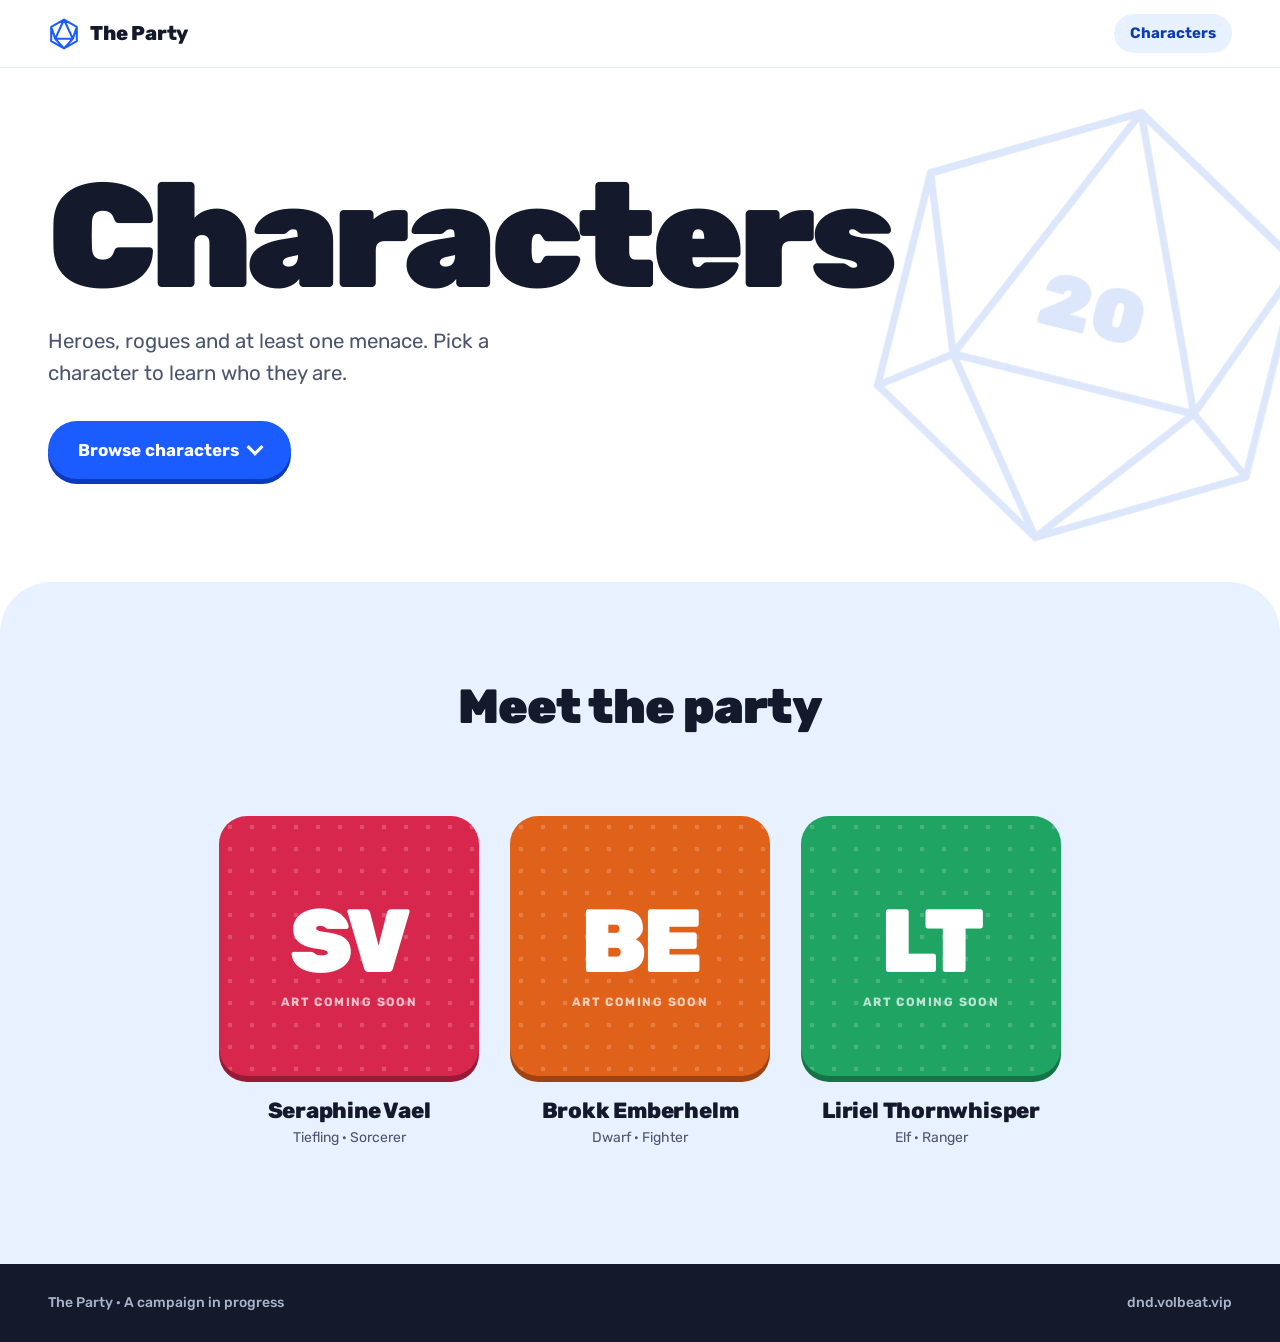
==== index.html @ 86b9f949 "Add character gallery site Co-Authored-By: Claude Opus 5.5 <noreply@anthropic.com> Claude-Session: h" ====
<!doctype html>
<html lang="en">
<head>
  <meta charset="utf-8">
  <meta name="viewport" content="width=device-width, initial-scale=1">
  <title>Characters</title>
  <meta name="description" content="Meet the characters of our D&D campaign.">
  <link rel="preconnect" href="https://fonts.googleapis.com">
  <link rel="preconnect" href="https://fonts.gstatic.com" crossorigin>
  <link href="https://fonts.googleapis.com/css2?family=Rubik:ital,wght@0,400;0,500;0,700;0,800;0,900;1,400&display=swap" rel="stylesheet">
  <link rel="stylesheet" href="css/style.css">
</head>
<body>
  <header class="topbar">
    <a href="#" class="logo" id="logo">
      <svg class="logo-die" viewBox="0 0 40 40" aria-hidden="true"><path d="M20 2 36 11v18L20 38 4 29V11Z M20 2 9 26h22Z M4 11l5 15M36 11l-5 15M9 26l11 12 11-12" fill="none" stroke="currentColor" stroke-width="2.6" stroke-linejoin="round"/></svg>
      <span id="logo-text"></span>
    </a>
    <nav class="topnav">
      <a href="#" class="is-active">Characters</a>
    </nav>
  </header>

  <main>
    <!-- Hero -->
    <section class="hero">
      <div class="hero-inner">
        <h1 class="hero-title">Characters</h1>
        <p class="hero-intro" id="intro"></p>
        <a class="btn" href="#browse" id="browse-btn">Browse characters</a>
      </div>
      <svg class="hero-art" viewBox="0 0 400 400" aria-hidden="true">
        <g fill="none" stroke="currentColor" stroke-width="6" stroke-linejoin="round" stroke-linecap="round">
          <path d="M200 20 356 110v180L200 380 44 290V110Z"/>
          <path d="M200 20 98 250h204Z"/>
          <path d="M44 110l54 140M356 110l-54 140M98 250l102 130 102-130M44 290l54-40M356 290l-54-40"/>
          <path d="M200 20 44 110M200 20l156 90"/>
        </g>
        <text x="200" y="208" text-anchor="middle" font-family="Rubik, sans-serif" font-weight="900" font-size="62" fill="currentColor">20</text>
      </svg>
    </section>

    <!-- Character browser -->
    <section class="browse" id="browse" aria-labelledby="browse-heading">
      <h2 class="browse-heading" id="browse-heading">Meet the party</h2>
      <ul class="cards" id="cards"></ul>
    </section>
  </main>

  <footer class="footer">
    <span id="footer-title"></span>
    <span>dnd.volbeat.vip</span>
  </footer>

  <!-- Character detail (opens over the page) -->
  <div class="detail" id="detail" role="dialog" aria-modal="true" aria-labelledby="d-name" hidden>
    <div class="detail-bg" id="detail-bg" aria-hidden="true">
      <div class="detail-scene" id="detail-scene"></div>
      <div class="detail-word" id="detail-word"></div>
    </div>
    <button class="round-btn close-btn" id="close-btn" aria-label="Close">
      <svg viewBox="0 0 24 24" aria-hidden="true"><path d="M6 6l12 12M18 6 6 18" stroke="currentColor" stroke-width="3" stroke-linecap="round"/></svg>
    </button>
    <div class="detail-scroll" id="detail-scroll">
      <div class="detail-grid">
        <div class="detail-text" id="detail-text"></div>
        <div class="detail-figure"><div class="figure-holder" id="figure"></div></div>
      </div>
    </div>
    <nav class="detail-nav" aria-label="Other characters">
      <a class="nav-arrow prev" id="prev"><span class="round-btn"><svg viewBox="0 0 24 24" aria-hidden="true"><path d="M15 5l-7 7 7 7" fill="none" stroke="currentColor" stroke-width="3" stroke-linecap="round" stroke-linejoin="round"/></svg></span><span class="nav-label"><small>Previous</small><b></b></span></a>
      <a class="nav-arrow next" id="next"><span class="nav-label"><small>Next</small><b></b></span><span class="round-btn"><svg viewBox="0 0 24 24" aria-hidden="true"><path d="M9 5l7 7-7 7" fill="none" stroke="currentColor" stroke-width="3" stroke-linecap="round" stroke-linejoin="round"/></svg></span></a>
    </nav>
  </div>

  <script src="js/characters.js"></script>
  <script src="js/app.js"></script>
</body>
</html>
---- css/style.css ----
/* ------------------------------------------------------------
   Characters — stylesheet
   Site colours and type are set here. Each character's own
   colour comes from js/characters.js.
   ------------------------------------------------------------ */
:root {
  --brand: #1a5cff;          /* site accent: buttons, header details */
  --brand-dark: #0b3bb8;
  --ink: #141a2b;            /* main text */
  --ink-2: #4b5470;
  --sky: #e8f1ff;            /* browse section background */
  --white: #ffffff;
  --c: #1a5cff;              /* current character colour (set by app.js) */
  --on-c: #ffffff;           /* text colour on top of it (set by app.js) */

  --font: "Rubik", "Arial Rounded MT Bold", "Helvetica Neue", Arial, sans-serif;
  --spring: cubic-bezier(.34, 1.56, .64, 1);
  --ease: cubic-bezier(.22, 1, .36, 1);
  --gutter: clamp(16px, 4vw, 48px);
}

* { box-sizing: border-box; }
html { scroll-behavior: smooth; -webkit-text-size-adjust: 100%; }
body {
  margin: 0; background: var(--white); color: var(--ink);
  font-family: var(--font); font-size: 17px; line-height: 1.55;
  -webkit-font-smoothing: antialiased;
}
body.is-locked { overflow: hidden; }
a { color: inherit; text-decoration: none; }
img { display: block; max-width: 100%; }
button { font: inherit; color: inherit; }
[hidden] { display: none !important; }

/* ---------- Top bar ---------- */
.topbar {
  position: sticky; top: 0; z-index: 20;
  display: flex; align-items: center; justify-content: space-between;
  height: 68px; padding: 0 var(--gutter);
  background: var(--white); border-bottom: 1px solid #e3e8f2;
}
.logo { display: inline-flex; align-items: center; gap: 10px; font-weight: 800; font-size: 20px; letter-spacing: -.01em; }
.logo-die { width: 32px; height: 32px; color: var(--brand); transition: transform .6s var(--spring); }
.logo:hover .logo-die { transform: rotate(72deg); }
.topnav { display: flex; gap: 6px; }
.topnav a { font-weight: 700; font-size: 15px; padding: 8px 16px; border-radius: 999px; }
.topnav a.is-active { background: var(--sky); color: var(--brand-dark); }

/* ---------- Hero ---------- */
.hero {
  position: relative; overflow: hidden;
  padding: clamp(48px, 8vw, 104px) var(--gutter) clamp(56px, 8vw, 110px);
  display: flex; align-items: center;
}
.hero-inner { position: relative; z-index: 1; max-width: 640px; }
.hero-title {
  margin: 0; font-weight: 900; letter-spacing: -.035em; line-height: .9;
  font-size: clamp(64px, 12vw, 148px); color: var(--ink);
  animation: pop-up .8s var(--spring) both;
}
.hero-intro { margin: 22px 0 32px; font-size: clamp(18px, 1.6vw, 21px); color: var(--ink-2); max-width: 520px; animation: pop-up .8s .08s var(--spring) both; }
.btn {
  display: inline-flex; align-items: center; gap: 10px;
  padding: 16px 30px; border-radius: 999px;
  background: var(--brand); color: var(--white); font-weight: 700; font-size: 17px;
  box-shadow: 0 5px 0 var(--brand-dark);
  transition: transform .15s ease, box-shadow .15s ease, background .2s;
  animation: pop-up .8s .16s var(--spring) both;
}
.btn::after { content: ""; width: 9px; height: 9px; border: solid currentColor; border-width: 0 3px 3px 0; transform: rotate(45deg) translate(-2px, -2px); }
.btn:hover { transform: translateY(-2px); box-shadow: 0 7px 0 var(--brand-dark); }
.btn:active { transform: translateY(4px); box-shadow: 0 1px 0 var(--brand-dark); }
.hero-art {
  position: absolute; right: clamp(-120px, -4vw, 0px); top: 50%;
  width: clamp(280px, 38vw, 520px); height: auto; color: #dce7fb;
  transform: translateY(-50%) rotate(14deg);
  animation: die-in 1.1s .1s var(--spring) both;
}
@keyframes die-in { from { opacity: 0; transform: translateY(-50%) rotate(-40deg) scale(.6); } to { opacity: 1; transform: translateY(-50%) rotate(14deg); } }

/* ---------- Browse ---------- */
.browse {
  background: var(--sky);
  padding: clamp(48px, 7vw, 88px) var(--gutter) clamp(72px, 9vw, 120px);
  border-radius: clamp(28px, 4vw, 56px) clamp(28px, 4vw, 56px) 0 0;
  scroll-margin-top: 68px;
}
.browse-heading { margin: 0 0 clamp(48px, 6vw, 72px); font-weight: 900; font-size: clamp(32px, 4vw, 48px); letter-spacing: -.02em; text-align: center; }
.cards {
  list-style: none; margin: 0 auto; padding: 0; max-width: 1240px;
  display: grid; grid-template-columns: repeat(auto-fit, minmax(220px, 260px)); justify-content: center;
  gap: clamp(56px, 6vw, 80px) clamp(18px, 2.4vw, 32px);
}
.cards > li { animation: pop-up .7s var(--spring) both; animation-delay: calc(var(--i) * 70ms + 150ms); }

.card { display: block; text-align: center; outline: none; }
.card-box {
  position: relative; display: block; aspect-ratio: 1 / 1;
  border-radius: 28px; background: var(--c);
  box-shadow: 0 6px 0 color-mix(in srgb, var(--c) 70%, #000);
  transition: transform .4s var(--spring), box-shadow .4s var(--spring);
}
/* dot pattern clipped to the card; the character is allowed to burst out of the top */
.card-box::before {
  content: ""; position: absolute; inset: 0; border-radius: inherit; pointer-events: none;
  background-image: radial-gradient(color-mix(in srgb, var(--on-c) 18%, transparent) 2.2px, transparent 2.6px);
  background-size: 22px 22px;
}
.card-figure {
  position: absolute; left: 0; right: 0; bottom: 0; top: -22%;
  display: flex; justify-content: center; align-items: flex-end;
  clip-path: inset(-60% 0 0 0 round 0 0 28px 28px);   /* clipped at sides & bottom, free at the top */
  transform-origin: 50% 100%;
  transition: transform .45s var(--spring);
}
.card-figure img { height: 100%; width: auto; max-width: none; object-fit: contain; object-position: bottom; }
.card-name { display: block; margin-top: 22px; font-weight: 800; font-size: 22px; line-height: 1.15; letter-spacing: -.01em; transition: color .2s; }
.card-sub { display: block; margin-top: 4px; font-size: 14px; color: var(--ink-2); }

.card:hover .card-box, .card:focus-visible .card-box { transform: translateY(-8px); box-shadow: 0 14px 0 color-mix(in srgb, var(--c) 70%, #000); }
.card:hover .card-figure, .card:focus-visible .card-figure { animation: hop .6s var(--spring) both; }
.card:hover .card-name, .card:focus-visible .card-name { color: color-mix(in srgb, var(--c) 80%, #000); }
.card:focus-visible .card-box { outline: 4px solid var(--brand); outline-offset: 6px; }
.card:active .card-box { transform: translateY(0) scale(.97); box-shadow: 0 3px 0 color-mix(in srgb, var(--c) 70%, #000); transition-duration: .1s; }

@keyframes hop {
  0%   { transform: none; }
  35%  { transform: translateY(-7%) scale(1.05, .97); }
  60%  { transform: translateY(-4%) scale(1.04, 1.04) rotate(-1.5deg); }
  100% { transform: translateY(-4%) scale(1.06) rotate(0); }
}

/* stand-in until artwork is added */
.ph {
  position: absolute; inset: 22% 0 0; display: flex; flex-direction: column; align-items: center; justify-content: center;
  color: var(--on-c); font-weight: 900; letter-spacing: -.04em; line-height: 1;
  font-size: clamp(64px, 7vw, 96px);
}
.ph small { margin-top: 10px; font-size: 12px; font-weight: 700; letter-spacing: .12em; text-transform: uppercase; opacity: .7; }

/* ---------- Footer ---------- */
.footer {
  display: flex; justify-content: space-between; gap: 12px; flex-wrap: wrap;
  padding: 28px var(--gutter); background: var(--ink); color: #aab3cc; font-size: 14px; font-weight: 500;
}

/* ============================================================
   Character detail
   ============================================================ */
.detail { position: fixed; inset: 0; z-index: 50; color: var(--on-c); }
.detail-bg {
  position: absolute; inset: 0; overflow: hidden;
  background-color: var(--c);
  background-image: radial-gradient(color-mix(in srgb, var(--on-c) 14%, transparent) 2.4px, transparent 2.8px);
  background-size: 26px 26px;
  transition: background-color .5s ease;
}
.detail-scene { position: absolute; inset: 0; background-size: cover; background-position: center; opacity: 0; transition: opacity .6s; }
.detail-scene.has-img { opacity: 1; }
.detail-scene.has-img::after { content: ""; position: absolute; inset: 0; background: linear-gradient(90deg, var(--c) 0%, color-mix(in srgb, var(--c) 85%, transparent) 38%, transparent 70%); }
.detail-word {
  position: absolute; right: -2vw; bottom: -4vw; white-space: nowrap;
  font-weight: 900; font-size: clamp(140px, 22vw, 360px); line-height: .8; letter-spacing: -.05em;
  color: color-mix(in srgb, var(--on-c) 9%, transparent);
  pointer-events: none; user-select: none;
}

.detail-scroll { position: absolute; inset: 0; overflow-y: auto; overscroll-behavior: contain; }
.detail-grid {
  display: grid; grid-template-columns: minmax(0, 1fr) minmax(0, 1fr);
  min-height: 100%; max-width: 1440px; margin: 0 auto;
  padding: 0 clamp(16px, 7vw, 120px);
}
.detail-text { position: relative; z-index: 2; padding: clamp(84px, 9vw, 120px) 0 150px; max-width: 600px; }
.detail-figure { position: relative; }
.figure-holder {
  position: sticky; top: 0; height: 100vh;
  display: flex; align-items: flex-end; justify-content: center;
  padding-top: 60px; pointer-events: none;
}
.figure-holder img { max-height: 100%; width: auto; max-width: 112%; object-fit: contain; object-position: bottom; filter: drop-shadow(0 18px 30px rgba(0,0,0,.25)); transform-origin: 50% 100%; }
.figure-holder .ph { position: static; inset: auto; height: 100%; font-size: clamp(160px, 20vw, 300px); padding-bottom: 12vh; }
.figure-holder .ph small { font-size: 14px; }

/* round buttons */
.round-btn {
  display: inline-grid; place-items: center; flex: none;
  width: 56px; height: 56px; border-radius: 50%; border: 0; cursor: pointer;
  background: var(--white); color: var(--ink);
  box-shadow: 0 4px 0 rgba(0,0,0,.18);
  transition: transform .3s var(--spring), box-shadow .2s;
}
.round-btn svg { width: 24px; height: 24px; }
.close-btn { position: absolute; z-index: 5; top: 20px; right: 20px; }
.close-btn:hover { transform: rotate(90deg) scale(1.06); }
.round-btn:focus:not(:focus-visible), .nav-arrow:focus:not(:focus-visible) { outline: none; }
.round-btn:focus-visible, .nav-arrow:focus-visible .round-btn { outline: 3px solid var(--on-c); outline-offset: 3px; }
.round-btn:active { transform: translateY(3px); box-shadow: 0 1px 0 rgba(0,0,0,.18); }

.detail-nav {
  position: absolute; z-index: 5; left: 0; right: 0; top: 50%;
  display: flex; justify-content: space-between; align-items: center;
  padding: 0 20px; pointer-events: none; transform: translateY(-50%);
}
.nav-arrow { position: relative; display: inline-flex; align-items: center; pointer-events: auto; cursor: pointer; }
.nav-label {
  position: absolute; top: calc(100% + 10px); white-space: nowrap;
  display: flex; flex-direction: column; line-height: 1.15; padding: 8px 14px; border-radius: 14px;
  background: var(--ink); color: var(--white);
  opacity: 0; transform: translateY(-6px); transition: opacity .2s, transform .3s var(--spring); pointer-events: none;
}
.nav-arrow.prev .nav-label { left: 0; }
.nav-arrow.next .nav-label { right: 0; }
.nav-arrow:hover .nav-label, .nav-arrow:focus-visible .nav-label { opacity: 1; transform: none; }
.nav-arrow.next .nav-label { text-align: right; }
.nav-label small { font-size: 12px; font-weight: 700; letter-spacing: .1em; text-transform: uppercase; opacity: .75; }
.nav-label b { font-weight: 800; font-size: 17px; }
.nav-arrow:hover .round-btn { transform: scale(1.1); }
.nav-arrow.prev:hover .round-btn { transform: translateX(-4px) scale(1.08); }
.nav-arrow.next:hover .round-btn { transform: translateX(4px) scale(1.08); }

/* text */
.d-player { display: inline-block; margin: 0 0 18px; padding: 6px 14px; border-radius: 999px; font-size: 13px; font-weight: 700; letter-spacing: .08em; text-transform: uppercase; background: color-mix(in srgb, var(--on-c) 16%, transparent); }
.d-name { margin: 0; font-weight: 900; font-size: clamp(44px, 7vw, 108px); overflow-wrap: anywhere; hyphens: auto; line-height: .9; letter-spacing: -.04em; }
.d-epithet { margin: 14px 0 0; font-size: clamp(20px, 2vw, 26px); font-weight: 500; opacity: .9; }
.d-chips { list-style: none; margin: 24px 0 0; padding: 0; display: flex; flex-wrap: wrap; gap: 8px; }
.d-chips li { padding: 8px 16px; border-radius: 999px; background: var(--white); color: color-mix(in srgb, var(--c) 75%, #000); font-weight: 700; font-size: 15px; }
.d-quote { margin: 30px 0 0; font-size: clamp(22px, 2.2vw, 28px); font-weight: 700; line-height: 1.25; letter-spacing: -.01em; }
.d-bio { margin-top: 22px; }
.d-bio p { margin: 0 0 1em; font-size: 18px; line-height: 1.65; }

.panel {
  margin-top: 28px; padding: 26px 26px 28px; border-radius: 24px;
  background: var(--white); color: var(--ink);
  box-shadow: 0 6px 0 rgba(0,0,0,.14);
}
.panel h3 { margin: 0 0 14px; font-weight: 800; font-size: 20px; letter-spacing: -.01em; color: color-mix(in srgb, var(--c) 70%, #000); }
.panel h3:not(:first-child) { margin-top: 28px; }
.facts { margin: 0; display: grid; grid-template-columns: repeat(2, minmax(0, 1fr)); gap: 8px; }
.facts div { padding: 10px 14px; border-radius: 14px; background: color-mix(in srgb, var(--c) 9%, #fff); }
.facts dt { font-size: 12px; font-weight: 700; letter-spacing: .06em; text-transform: uppercase; color: var(--ink-2); }
.facts dd { margin: 2px 0 0; font-weight: 700; font-size: 16px; line-height: 1.3; }
.stats { list-style: none; margin: 0; padding: 0; display: grid; grid-template-columns: repeat(6, minmax(0, 1fr)); gap: 8px; }
.stats li { text-align: center; padding: 10px 2px; border-radius: 16px; background: color-mix(in srgb, var(--c) 9%, #fff); }
.stats li.is-high { background: var(--c); color: var(--on-c); }
.stats .ab { display: block; font-size: 12px; font-weight: 800; letter-spacing: .08em; opacity: .7; }
.stats .score { display: block; font-size: 28px; font-weight: 900; line-height: 1.15; }
.stats .mod { display: block; font-size: 13px; font-weight: 700; opacity: .75; }
.traits { list-style: none; margin: 0; padding: 0; display: flex; flex-wrap: wrap; gap: 8px; }
.traits li { padding: 8px 14px; border-radius: 999px; border: 2px solid color-mix(in srgb, var(--c) 30%, #fff); font-weight: 500; font-size: 15px; }
.panel p { margin: 0; }

/* ---------- Opening & switching animations ---------- */
.detail.is-open .detail-bg { animation: bg-in .55s var(--ease) both; }
.detail.is-open .detail-text > * { animation: slide-in .6s var(--ease) both; animation-delay: calc(min(var(--d, 0), 8) * 55ms + 120ms); }
.detail.is-open .detail-word { animation: word-in 1s .2s var(--ease) both; }
.detail.is-open .figure-holder > * { animation: char-in .9s .55s var(--spring) both; }
.detail.is-open .close-btn, .detail.is-open .detail-nav { animation: fade-in .4s .5s both; }
.detail.is-swapping .detail-text > *, .detail.is-swapping .figure-holder > *, .detail.is-swapping .detail-word { animation: swap-out .25s ease-in both; }

@keyframes pop-up { from { opacity: 0; transform: translateY(24px) scale(.96); } to { opacity: 1; transform: none; } }
@keyframes bg-in { from { clip-path: circle(0% at var(--ox, 50%) var(--oy, 50%)); } to { clip-path: circle(150% at var(--ox, 50%) var(--oy, 50%)); } }
@keyframes slide-in { from { opacity: 0; transform: translateX(-28px); } to { opacity: 1; transform: none; } }
@keyframes word-in { from { opacity: 0; transform: translateX(10%); } to { opacity: 1; transform: none; } }
@keyframes char-in {
  0%   { opacity: 0; transform: translateY(18%) scale(.85); }
  60%  { opacity: 1; transform: translateY(-2%) scale(1.03, .98); }
  100% { opacity: 1; transform: none; }
}
@keyframes fade-in { from { opacity: 0; } to { opacity: 1; } }
@keyframes swap-out { to { opacity: 0; transform: translateY(14px); } }

/* ---------- Tablet & phone ---------- */
@media (max-width: 900px) {
  .detail-grid { grid-template-columns: 1fr; padding: 0; }
  .detail-figure { order: -1; }
  .figure-holder { position: relative; height: 62vh; min-height: 380px; padding-top: 70px; }
  .figure-holder .ph { padding-bottom: 6vh; }
  .detail-text { padding: 28px var(--gutter) 110px; max-width: none; }
  .detail-word { bottom: auto; top: 30vh; }
  .facts { grid-template-columns: 1fr 1fr; }
  .stats { grid-template-columns: repeat(3, minmax(0, 1fr)); }
}
@media (max-width: 600px) {
  .hero-art { opacity: .55; right: -110px; }
  .cards { grid-template-columns: repeat(2, minmax(0, 1fr)); gap: 52px 14px; }
  .card-box { border-radius: 22px; }
  .card-name { font-size: 18px; margin-top: 16px; }
  .card-sub { font-size: 13px; }
  .ph { font-size: 54px; }
  .facts { grid-template-columns: 1fr; }
  .round-btn { width: 48px; height: 48px; }
  .close-btn { top: 12px; right: 12px; }
  .detail-nav { top: auto; bottom: 0; transform: none; padding: 40px 12px 12px; background: linear-gradient(transparent, var(--c) 60%); }
  .nav-label { display: none; }
  .detail-word { display: none; }
}

@media (prefers-reduced-motion: reduce) {
  *, *::before, *::after { animation-duration: .01ms !important; animation-delay: 0ms !important; transition-duration: .01ms !important; }
}
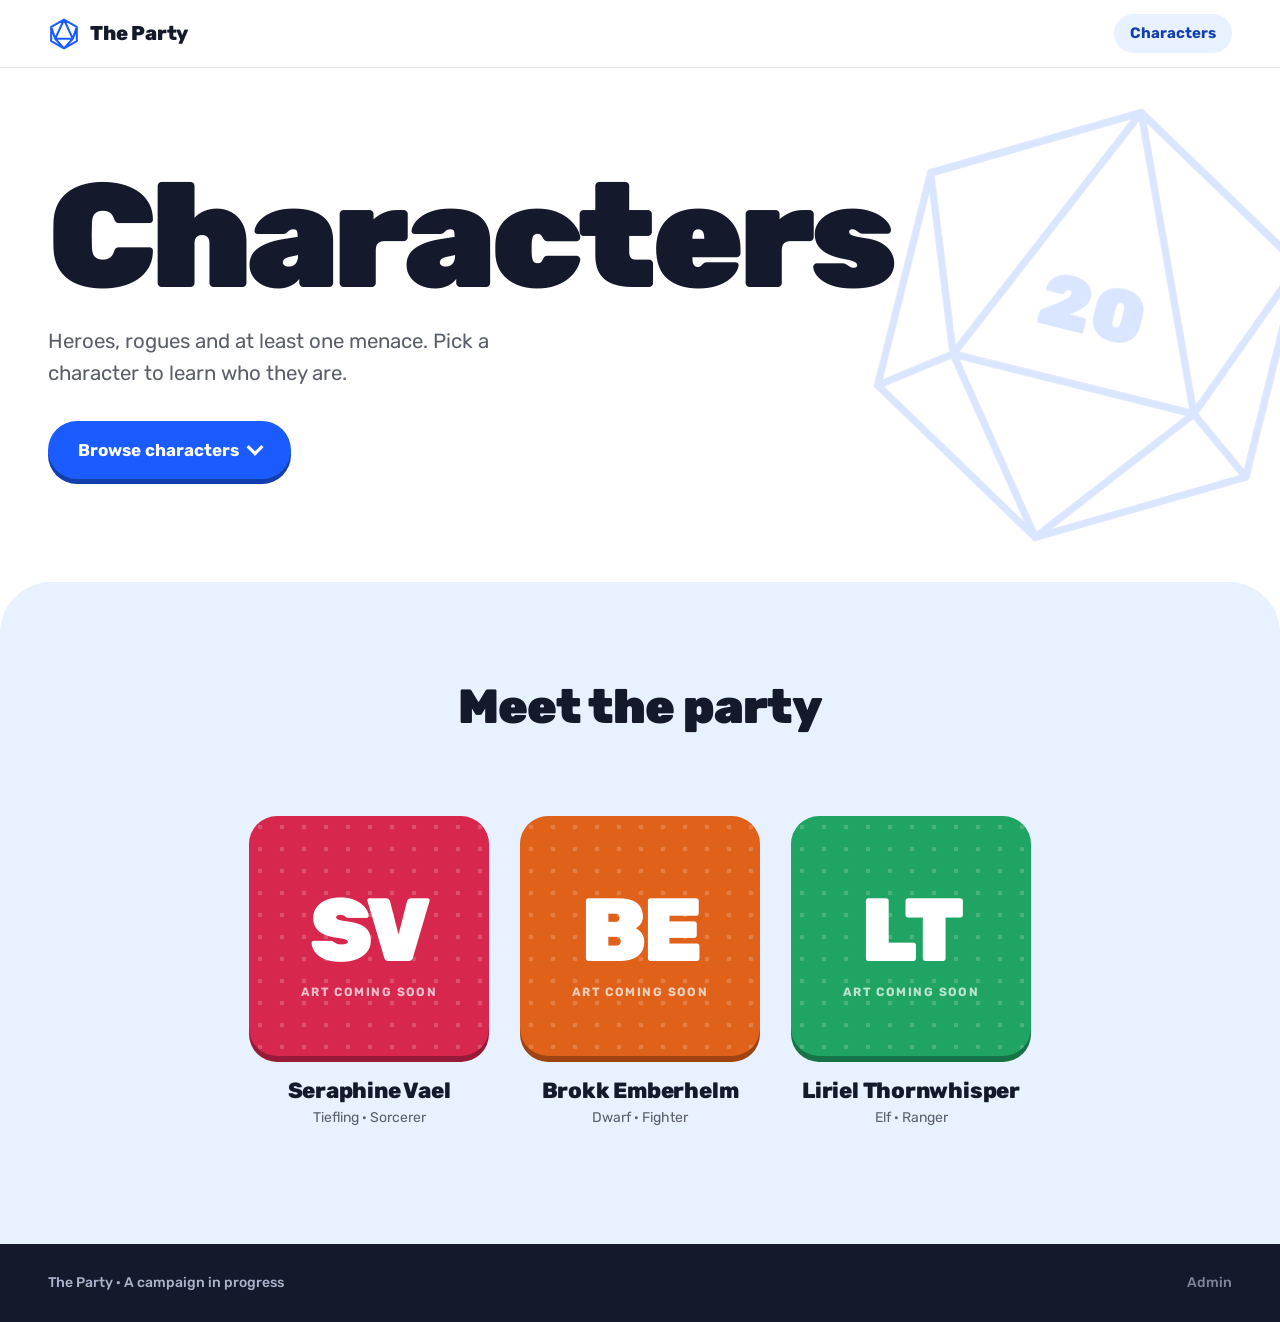
==== commit bfc15f4c: "Add admin mode: character editor, image uploads, D&D Beyond import, site style settings Content now " ====
--- a/index.html
+++ b/index.html
@@ -7,7 +7,7 @@
   <meta name="description" content="Meet the characters of our D&D campaign.">
   <link rel="preconnect" href="https://fonts.googleapis.com">
   <link rel="preconnect" href="https://fonts.gstatic.com" crossorigin>
-  <link href="https://fonts.googleapis.com/css2?family=Rubik:ital,wght@0,400;0,500;0,700;0,800;0,900;1,400&display=swap" rel="stylesheet">
+  <link id="font-link" href="https://fonts.googleapis.com/css2?family=Rubik:ital,wght@0,400;0,500;0,700;0,800;0,900;1,400&display=swap" rel="stylesheet">
   <link rel="stylesheet" href="css/style.css">
 </head>
 <body>
@@ -23,9 +23,9 @@
 
   <main>
     <!-- Hero -->
-    <section class="hero">
+    <section class="hero" id="hero">
       <div class="hero-inner">
-        <h1 class="hero-title">Characters</h1>
+        <h1 class="hero-title" id="hero-title">Characters</h1>
         <p class="hero-intro" id="intro"></p>
         <a class="btn" href="#browse" id="browse-btn">Browse characters</a>
       </div>
@@ -49,7 +49,7 @@
 
   <footer class="footer">
     <span id="footer-title"></span>
-    <span>dnd.volbeat.vip</span>
+    <a href="admin.html">Admin</a>
   </footer>
 
   <!-- Character detail (opens over the page) -->
@@ -73,7 +73,7 @@
     </nav>
   </div>
 
-  <script src="js/characters.js"></script>
+  <script src="js/shared.js"></script>
   <script src="js/app.js"></script>
 </body>
 </html>
--- a/css/style.css
+++ b/css/style.css
@@ -1,7 +1,7 @@
 /* ------------------------------------------------------------
    Characters — stylesheet
-   Site colours and type are set here. Each character's own
-   colour comes from js/characters.js.
+   Defaults live here. Admin mode (admin.html) overrides colours,
+   fonts, zoom and card style through data/site.json.
    ------------------------------------------------------------ */
 :root {
   --brand: #1a5cff;          /* site accent: buttons, header details */
@@ -10,10 +10,16 @@
   --ink-2: #4b5470;
   --sky: #e8f1ff;            /* browse section background */
   --white: #ffffff;
+  --page: #ffffff;           /* page background */
+  --card-size: 240px;        /* card width */
+  --card-radius: 28px;
+  --hero-image: none;
+  --browse-image: none;
   --c: #1a5cff;              /* current character colour (set by app.js) */
   --on-c: #ffffff;           /* text colour on top of it (set by app.js) */
 
   --font: "Rubik", "Arial Rounded MT Bold", "Helvetica Neue", Arial, sans-serif;
+  --font-head: var(--font);
   --spring: cubic-bezier(.34, 1.56, .64, 1);
   --ease: cubic-bezier(.22, 1, .36, 1);
   --gutter: clamp(16px, 4vw, 48px);
@@ -22,7 +28,7 @@
 * { box-sizing: border-box; }
 html { scroll-behavior: smooth; -webkit-text-size-adjust: 100%; }
 body {
-  margin: 0; background: var(--white); color: var(--ink);
+  margin: 0; background: var(--page); color: var(--ink);
   font-family: var(--font); font-size: 17px; line-height: 1.55;
   -webkit-font-smoothing: antialiased;
 }
@@ -37,9 +43,9 @@
   position: sticky; top: 0; z-index: 20;
   display: flex; align-items: center; justify-content: space-between;
   height: 68px; padding: 0 var(--gutter);
-  background: var(--white); border-bottom: 1px solid #e3e8f2;
-}
-.logo { display: inline-flex; align-items: center; gap: 10px; font-weight: 800; font-size: 20px; letter-spacing: -.01em; }
+  background: var(--page); border-bottom: 1px solid color-mix(in srgb, var(--ink) 10%, transparent);
+}
+.logo { display: inline-flex; align-items: center; gap: 10px; font-family: var(--font-head); font-weight: 800; font-size: 20px; letter-spacing: -.01em; }
 .logo-die { width: 32px; height: 32px; color: var(--brand); transition: transform .6s var(--spring); }
 .logo:hover .logo-die { transform: rotate(72deg); }
 .topnav { display: flex; gap: 6px; }
@@ -51,10 +57,12 @@
   position: relative; overflow: hidden;
   padding: clamp(48px, 8vw, 104px) var(--gutter) clamp(56px, 8vw, 110px);
   display: flex; align-items: center;
-}
+  background-image: var(--hero-image); background-size: cover; background-position: center;
+}
+.hero.has-image .hero-art { display: none; }
 .hero-inner { position: relative; z-index: 1; max-width: 640px; }
 .hero-title {
-  margin: 0; font-weight: 900; letter-spacing: -.035em; line-height: .9;
+  margin: 0; font-family: var(--font-head); font-weight: 900; letter-spacing: -.035em; line-height: .9;
   font-size: clamp(64px, 12vw, 148px); color: var(--ink);
   animation: pop-up .8s var(--spring) both;
 }
@@ -72,7 +80,7 @@
 .btn:active { transform: translateY(4px); box-shadow: 0 1px 0 var(--brand-dark); }
 .hero-art {
   position: absolute; right: clamp(-120px, -4vw, 0px); top: 50%;
-  width: clamp(280px, 38vw, 520px); height: auto; color: #dce7fb;
+  width: clamp(280px, 38vw, 520px); height: auto; color: color-mix(in srgb, var(--brand) 16%, var(--page));
   transform: translateY(-50%) rotate(14deg);
   animation: die-in 1.1s .1s var(--spring) both;
 }
@@ -80,15 +88,16 @@
 
 /* ---------- Browse ---------- */
 .browse {
-  background: var(--sky);
+  background-color: var(--sky);
+  background-image: var(--browse-image); background-size: cover; background-position: center; background-attachment: fixed;
   padding: clamp(48px, 7vw, 88px) var(--gutter) clamp(72px, 9vw, 120px);
   border-radius: clamp(28px, 4vw, 56px) clamp(28px, 4vw, 56px) 0 0;
   scroll-margin-top: 68px;
 }
-.browse-heading { margin: 0 0 clamp(48px, 6vw, 72px); font-weight: 900; font-size: clamp(32px, 4vw, 48px); letter-spacing: -.02em; text-align: center; }
+.browse-heading { margin: 0 0 clamp(48px, 6vw, 72px); font-family: var(--font-head); font-weight: 900; font-size: clamp(32px, 4vw, 48px); letter-spacing: -.02em; text-align: center; }
 .cards {
   list-style: none; margin: 0 auto; padding: 0; max-width: 1240px;
-  display: grid; grid-template-columns: repeat(auto-fit, minmax(220px, 260px)); justify-content: center;
+  display: grid; grid-template-columns: repeat(auto-fit, minmax(min(var(--card-size), 42vw), var(--card-size))); justify-content: center;
   gap: clamp(56px, 6vw, 80px) clamp(18px, 2.4vw, 32px);
 }
 .cards > li { animation: pop-up .7s var(--spring) both; animation-delay: calc(var(--i) * 70ms + 150ms); }
@@ -96,7 +105,7 @@
 .card { display: block; text-align: center; outline: none; }
 .card-box {
   position: relative; display: block; aspect-ratio: 1 / 1;
-  border-radius: 28px; background: var(--c);
+  border-radius: var(--card-radius); background: var(--c);
   box-shadow: 0 6px 0 color-mix(in srgb, var(--c) 70%, #000);
   transition: transform .4s var(--spring), box-shadow .4s var(--spring);
 }
@@ -106,15 +115,24 @@
   background-image: radial-gradient(color-mix(in srgb, var(--on-c) 18%, transparent) 2.2px, transparent 2.6px);
   background-size: 22px 22px;
 }
+[data-pattern="grid"] .card-box::before, [data-pattern="grid"] .detail-bg {
+  background-image: linear-gradient(color-mix(in srgb, var(--on-c) 12%, transparent) 2px, transparent 2px), linear-gradient(90deg, color-mix(in srgb, var(--on-c) 12%, transparent) 2px, transparent 2px);
+  background-size: 26px 26px;
+}
+[data-pattern="stripes"] .card-box::before, [data-pattern="stripes"] .detail-bg {
+  background-image: repeating-linear-gradient(-45deg, color-mix(in srgb, var(--on-c) 11%, transparent) 0 10px, transparent 10px 24px);
+  background-size: auto;
+}
+[data-pattern="none"] .card-box::before, [data-pattern="none"] .detail-bg { background-image: none; }
 .card-figure {
   position: absolute; left: 0; right: 0; bottom: 0; top: -22%;
   display: flex; justify-content: center; align-items: flex-end;
-  clip-path: inset(-60% 0 0 0 round 0 0 28px 28px);   /* clipped at sides & bottom, free at the top */
+  clip-path: inset(-60% 0 0 0 round 0 0 var(--card-radius) var(--card-radius));   /* clipped at sides & bottom, free at the top */
   transform-origin: 50% 100%;
   transition: transform .45s var(--spring);
 }
 .card-figure img { height: 100%; width: auto; max-width: none; object-fit: contain; object-position: bottom; }
-.card-name { display: block; margin-top: 22px; font-weight: 800; font-size: 22px; line-height: 1.15; letter-spacing: -.01em; transition: color .2s; }
+.card-name { display: block; margin-top: 22px; font-family: var(--font-head); font-weight: 800; font-size: 22px; line-height: 1.15; letter-spacing: -.01em; transition: color .2s; }
 .card-sub { display: block; margin-top: 4px; font-size: 14px; color: var(--ink-2); }
 
 .card:hover .card-box, .card:focus-visible .card-box { transform: translateY(-8px); box-shadow: 0 14px 0 color-mix(in srgb, var(--c) 70%, #000); }
@@ -133,12 +151,14 @@
 /* stand-in until artwork is added */
 .ph {
   position: absolute; inset: 22% 0 0; display: flex; flex-direction: column; align-items: center; justify-content: center;
-  color: var(--on-c); font-weight: 900; letter-spacing: -.04em; line-height: 1;
+  color: var(--on-c); font-family: var(--font-head); font-weight: 900; letter-spacing: -.04em; line-height: 1;
   font-size: clamp(64px, 7vw, 96px);
 }
 .ph small { margin-top: 10px; font-size: 12px; font-weight: 700; letter-spacing: .12em; text-transform: uppercase; opacity: .7; }
 
 /* ---------- Footer ---------- */
+.footer a { color: inherit; opacity: .7; }
+.footer a:hover { opacity: 1; text-decoration: underline; }
 .footer {
   display: flex; justify-content: space-between; gap: 12px; flex-wrap: wrap;
   padding: 28px var(--gutter); background: var(--ink); color: #aab3cc; font-size: 14px; font-weight: 500;
@@ -221,7 +241,7 @@
 
 /* text */
 .d-player { display: inline-block; margin: 0 0 18px; padding: 6px 14px; border-radius: 999px; font-size: 13px; font-weight: 700; letter-spacing: .08em; text-transform: uppercase; background: color-mix(in srgb, var(--on-c) 16%, transparent); }
-.d-name { margin: 0; font-weight: 900; font-size: clamp(44px, 7vw, 108px); overflow-wrap: anywhere; hyphens: auto; line-height: .9; letter-spacing: -.04em; }
+.d-name { margin: 0; font-family: var(--font-head); font-weight: 900; font-size: clamp(44px, 7vw, 108px); overflow-wrap: anywhere; hyphens: auto; line-height: .9; letter-spacing: -.04em; }
 .d-epithet { margin: 14px 0 0; font-size: clamp(20px, 2vw, 26px); font-weight: 500; opacity: .9; }
 .d-chips { list-style: none; margin: 24px 0 0; padding: 0; display: flex; flex-wrap: wrap; gap: 8px; }
 .d-chips li { padding: 8px 16px; border-radius: 999px; background: var(--white); color: color-mix(in srgb, var(--c) 75%, #000); font-weight: 700; font-size: 15px; }
@@ -284,7 +304,6 @@
 @media (max-width: 600px) {
   .hero-art { opacity: .55; right: -110px; }
   .cards { grid-template-columns: repeat(2, minmax(0, 1fr)); gap: 52px 14px; }
-  .card-box { border-radius: 22px; }
   .card-name { font-size: 18px; margin-top: 16px; }
   .card-sub { font-size: 13px; }
   .ph { font-size: 54px; }
@@ -299,3 +318,8 @@
 @media (prefers-reduced-motion: reduce) {
   *, *::before, *::after { animation-duration: .01ms !important; animation-delay: 0ms !important; transition-duration: .01ms !important; }
 }
+
+/* ---------- Preview inside admin mode ---------- */
+.preview-badge { position: fixed; z-index: 60; left: 12px; bottom: 12px; padding: 6px 12px; border-radius: 999px; background: var(--ink); color: #fff; font-size: 12px; font-weight: 700; letter-spacing: .06em; text-transform: uppercase; pointer-events: none; }
+.card.is-hidden .card-box { opacity: .45; }
+.card.is-hidden .card-name::after { content: " (hidden)"; font-weight: 500; color: var(--ink-2); }
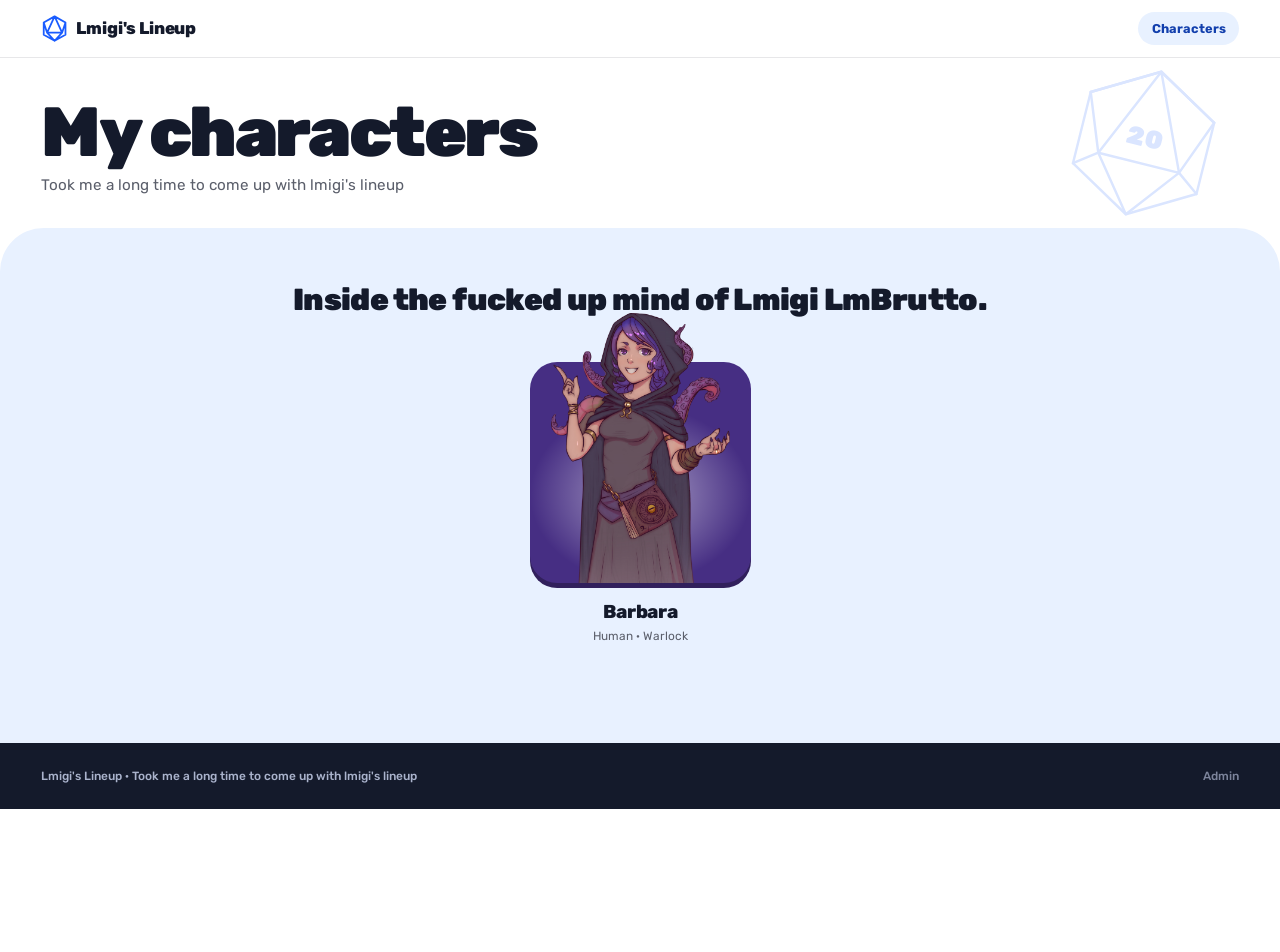
==== commit 51e619ba: "Add folders, card backdrops, locked character pages, compact home, more patterns - Folders: manage i" ====
--- a/index.html
+++ b/index.html
@@ -43,7 +43,8 @@
     <!-- Character browser -->
     <section class="browse" id="browse" aria-labelledby="browse-heading">
       <h2 class="browse-heading" id="browse-heading">Meet the party</h2>
-      <ul class="cards" id="cards"></ul>
+      <nav class="folder-tabs" id="folder-tabs" aria-label="Folders" hidden></nav>
+      <div id="card-groups"></div>
     </section>
   </main>
 
--- a/css/style.css
+++ b/css/style.css
@@ -86,6 +86,15 @@
 }
 @keyframes die-in { from { opacity: 0; transform: translateY(-50%) rotate(-40deg) scale(.6); } to { opacity: 1; transform: translateY(-50%) rotate(14deg); } }
 
+html[data-hero="compact"] .hero { padding: clamp(28px, 4vw, 52px) var(--gutter) clamp(22px, 3vw, 36px); min-height: 0; }
+html[data-hero="compact"] .hero-title { font-size: clamp(40px, 6.4vw, 84px); }
+html[data-hero="compact"] .hero-intro { margin: 12px 0 0; font-size: clamp(16px, 1.4vw, 19px); }
+html[data-hero="compact"] .hero-intro:empty { display: none; }
+html[data-hero="compact"] #browse-btn { display: none; }
+html[data-hero="compact"] .hero-art { width: clamp(130px, 15vw, 210px); right: clamp(16px, 5vw, 80px); }
+html[data-hero="compact"] .browse { padding-top: clamp(36px, 4.5vw, 60px); }
+html[data-hero="compact"] .browse-heading { margin-bottom: clamp(28px, 3.5vw, 44px); font-size: clamp(24px, 2.8vw, 36px); }
+
 /* ---------- Browse ---------- */
 .browse {
   background-color: var(--sky);
@@ -100,6 +109,25 @@
   display: grid; grid-template-columns: repeat(auto-fit, minmax(min(var(--card-size), 42vw), var(--card-size))); justify-content: center;
   gap: clamp(56px, 6vw, 80px) clamp(18px, 2.4vw, 32px);
 }
+.browse-heading:empty { display: none; }
+
+/* folders */
+.folder-tabs { display: flex; flex-wrap: wrap; justify-content: center; gap: 10px; margin: 0 auto clamp(56px, 6vw, 76px); max-width: 1240px; }
+.folder-tab {
+  display: inline-flex; align-items: center; gap: 8px; height: 44px; padding: 0 20px; border: 0; border-radius: 999px; cursor: pointer;
+  background: var(--white); color: var(--ink); font-family: var(--font-head); font-weight: 800; font-size: 16px;
+  box-shadow: 0 4px 0 color-mix(in srgb, var(--ink) 12%, transparent);
+  transition: transform .3s var(--spring), background .2s, color .2s, box-shadow .2s;
+}
+.folder-tab small { font-family: var(--font); font-weight: 700; font-size: 12px; min-width: 22px; padding: 2px 7px; border-radius: 999px; background: color-mix(in srgb, var(--ink) 8%, transparent); }
+.folder-tab:hover { transform: translateY(-2px); }
+.folder-tab.on { background: var(--brand); color: #fff; box-shadow: 0 4px 0 var(--brand-dark); }
+.folder-tab.on small { background: rgba(255,255,255,.22); }
+.folder-section + .folder-section { margin-top: clamp(64px, 7vw, 96px); }
+.folder-title { max-width: 1240px; margin: 0 auto clamp(56px, 6vw, 72px); text-align: center; font-family: var(--font-head); font-weight: 900; font-size: clamp(24px, 2.6vw, 34px); letter-spacing: -.015em; }
+.folder-title small { display: block; font-family: var(--font); font-weight: 600; font-size: 14px; letter-spacing: 0; color: var(--ink-2); margin-top: 2px; }
+.empty-folder { text-align: center; color: var(--ink-2); padding: 40px 0; }
+
 .cards > li { animation: pop-up .7s var(--spring) both; animation-delay: calc(var(--i) * 70ms + 150ms); }
 
 .card { display: block; text-align: center; outline: none; }
@@ -109,21 +137,39 @@
   box-shadow: 0 6px 0 color-mix(in srgb, var(--c) 70%, #000);
   transition: transform .4s var(--spring), box-shadow .4s var(--spring);
 }
-/* dot pattern clipped to the card; the character is allowed to burst out of the top */
+/* ---------- Patterns (on cards and character pages) ----------
+   Each element with data-pattern defines --pat / --pat-size using its own --on-c colour. */
+.card[data-pattern], .detail[data-pattern] { --pat: none; --pat-size: auto; --pk: color-mix(in srgb, var(--on-c) 16%, transparent); --pk2: color-mix(in srgb, var(--on-c) 9%, transparent); }
+[data-pattern="dots"]     { --pat: radial-gradient(var(--pk) 2.2px, transparent 2.6px); --pat-size: 22px 22px; }
+[data-pattern="grid"]     { --pat: linear-gradient(var(--pk2) 2px, transparent 2px), linear-gradient(90deg, var(--pk2) 2px, transparent 2px); --pat-size: 26px 26px; }
+[data-pattern="stripes"]  { --pat: repeating-linear-gradient(-45deg, var(--pk2) 0 10px, transparent 10px 24px); }
+[data-pattern="diamonds"] { --pat: repeating-linear-gradient(45deg, var(--pk2) 0 2px, transparent 2px 22px), repeating-linear-gradient(-45deg, var(--pk2) 0 2px, transparent 2px 22px); }
+[data-pattern="checks"]   { --pat: repeating-conic-gradient(var(--pk2) 0 25%, transparent 0 50%); --pat-size: 34px 34px; }
+[data-pattern="sparkles"] {
+  --pat: radial-gradient(circle at 18% 22%, var(--pk) 1.6px, transparent 2.6px), radial-gradient(circle at 72% 12%, var(--pk) 1px, transparent 2px),
+         radial-gradient(circle at 46% 64%, var(--pk) 2.2px, transparent 3.2px), radial-gradient(circle at 86% 58%, var(--pk) 1.2px, transparent 2.2px),
+         radial-gradient(circle at 12% 84%, var(--pk) 1px, transparent 2px), radial-gradient(circle at 62% 90%, var(--pk) 1.4px, transparent 2.4px),
+         radial-gradient(circle at 34% 40%, var(--pk2) 1px, transparent 1.8px);
+  --pat-size: 130px 130px;
+}
+[data-pattern="waves"]    { --pat: radial-gradient(circle at 50% 0, transparent 9px, var(--pk2) 10px 12px, transparent 13px); --pat-size: 28px 16px; }
+[data-pattern="none"]     { --pat: none; }
+
+/* pattern clipped to the card; the character is allowed to burst out of the top */
 .card-box::before {
   content: ""; position: absolute; inset: 0; border-radius: inherit; pointer-events: none;
-  background-image: radial-gradient(color-mix(in srgb, var(--on-c) 18%, transparent) 2.2px, transparent 2.6px);
-  background-size: 22px 22px;
-}
-[data-pattern="grid"] .card-box::before, [data-pattern="grid"] .detail-bg {
-  background-image: linear-gradient(color-mix(in srgb, var(--on-c) 12%, transparent) 2px, transparent 2px), linear-gradient(90deg, color-mix(in srgb, var(--on-c) 12%, transparent) 2px, transparent 2px);
-  background-size: 26px 26px;
-}
-[data-pattern="stripes"] .card-box::before, [data-pattern="stripes"] .detail-bg {
-  background-image: repeating-linear-gradient(-45deg, color-mix(in srgb, var(--on-c) 11%, transparent) 0 10px, transparent 10px 24px);
-  background-size: auto;
-}
-[data-pattern="none"] .card-box::before, [data-pattern="none"] .detail-bg { background-image: none; }
+  background-image: var(--pat); background-size: var(--pat-size);
+}
+
+/* ---------- Backdrop behind the character on cards ---------- */
+.card-backdrop { position: absolute; inset: 0; border-radius: inherit; pointer-events: none; opacity: var(--bd-strength, .55); transition: opacity .3s, transform .45s var(--spring); }
+.card[data-backdrop="glow"] .card-backdrop { background: radial-gradient(closest-side at 50% 60%, var(--bd-color), color-mix(in srgb, var(--bd-color) 45%, transparent) 55%, transparent); }
+.card[data-backdrop="circle"] .card-backdrop { background: radial-gradient(circle at 50% 54%, var(--bd-color) 0 37%, transparent calc(37% + 1px)); }
+.card[data-backdrop="shadow"] .card-backdrop { background: radial-gradient(closest-side at 50% 60%, rgba(0,0,0,.85), rgba(0,0,0,.35) 55%, transparent); }
+.card[data-backdrop="outline"] .card-figure img, .detail[data-page-backdrop="outline"] .figure-holder img {
+  filter: drop-shadow(var(--bd-px) 0 0 var(--bd-color)) drop-shadow(calc(var(--bd-px) * -1) 0 0 var(--bd-color)) drop-shadow(0 var(--bd-px) 0 var(--bd-color)) drop-shadow(0 calc(var(--bd-px) * -1) 0 var(--bd-color));
+}
+.card:hover .card-backdrop { transform: scale(1.06); opacity: calc(var(--bd-strength, .55) + .15); }
 .card-figure {
   position: absolute; left: 0; right: 0; bottom: 0; top: -22%;
   display: flex; justify-content: center; align-items: flex-end;
@@ -171,8 +217,7 @@
 .detail-bg {
   position: absolute; inset: 0; overflow: hidden;
   background-color: var(--c);
-  background-image: radial-gradient(color-mix(in srgb, var(--on-c) 14%, transparent) 2.4px, transparent 2.8px);
-  background-size: 26px 26px;
+  background-image: var(--pat); background-size: var(--pat-size);
   transition: background-color .5s ease;
 }
 .detail-scene { position: absolute; inset: 0; background-size: cover; background-position: center; opacity: 0; transition: opacity .6s; }
@@ -194,10 +239,15 @@
 .detail-text { position: relative; z-index: 2; padding: clamp(84px, 9vw, 120px) 0 150px; max-width: 600px; }
 .detail-figure { position: relative; }
 .figure-holder {
-  position: sticky; top: 0; height: 100vh;
+  position: sticky; top: 0; height: calc(100vh / var(--zoom, 1));
   display: flex; align-items: flex-end; justify-content: center;
   padding-top: 60px; pointer-events: none;
 }
+.figure-holder::before { content: ""; position: absolute; left: 0; right: 0; bottom: 0; top: 8%; pointer-events: none; opacity: var(--bd-strength, .55); }
+.detail[data-page-backdrop="glow"] .figure-holder::before { background: radial-gradient(closest-side at 50% 55%, var(--bd-color), color-mix(in srgb, var(--bd-color) 40%, transparent) 55%, transparent); }
+.detail[data-page-backdrop="circle"] .figure-holder::before { background: radial-gradient(circle at 50% 50%, var(--bd-color) 0 min(34vh, 24vw), transparent calc(min(34vh, 24vw) + 1px)); }
+.detail[data-page-backdrop="shadow"] .figure-holder::before { background: radial-gradient(closest-side at 50% 55%, rgba(0,0,0,.8), rgba(0,0,0,.3) 55%, transparent); }
+.figure-holder > * { position: relative; }
 .figure-holder img { max-height: 100%; width: auto; max-width: 112%; object-fit: contain; object-position: bottom; filter: drop-shadow(0 18px 30px rgba(0,0,0,.25)); transform-origin: 50% 100%; }
 .figure-holder .ph { position: static; inset: auto; height: 100%; font-size: clamp(160px, 20vw, 300px); padding-bottom: 12vh; }
 .figure-holder .ph small { font-size: 14px; }
@@ -249,8 +299,18 @@
 .d-bio { margin-top: 22px; }
 .d-bio p { margin: 0 0 1em; font-size: 18px; line-height: 1.65; }
 
+.d-body { margin-top: 28px; }
+.d-body > * + * { margin-top: 28px; }
+.d-desc > :first-child { margin-top: 0; }
+.d-body.pos-beside { display: grid; grid-template-columns: minmax(0, 1fr) minmax(0, 1fr); gap: 24px; align-items: start; }
+.d-body.pos-beside > * + * { margin-top: 0; }
+.detail.pos-beside .detail-grid { grid-template-columns: minmax(0, 1.55fr) minmax(0, 1fr); }
+.detail.pos-beside .detail-text { max-width: none; }
+.d-body.pos-beside .facts { grid-template-columns: 1fr; }
+.d-body.pos-beside .stats { grid-template-columns: repeat(3, minmax(0, 1fr)); }
+
 .panel {
-  margin-top: 28px; padding: 26px 26px 28px; border-radius: 24px;
+  padding: 26px 26px 28px; border-radius: 24px;
   background: var(--white); color: var(--ink);
   box-shadow: 0 6px 0 rgba(0,0,0,.14);
 }
@@ -270,13 +330,35 @@
 .traits li { padding: 8px 14px; border-radius: 999px; border: 2px solid color-mix(in srgb, var(--c) 30%, #fff); font-weight: 500; font-size: 15px; }
 .panel p { margin: 0; }
 
+/* Locked: name + details stay put; only the description scrolls (larger screens only) */
+@media (min-width: 901px) and (min-height: 560px) {
+  .detail.is-locked .detail-scroll { overflow: hidden; }
+  .detail.is-locked .detail-grid { height: 100%; min-height: 0; }
+  .detail.is-locked .detail-text { height: calc(100vh / var(--zoom, 1)); display: flex; flex-direction: column; padding: clamp(48px, 6vh, 84px) 0 28px; }
+  .detail.is-locked .d-head { flex: none; }
+  .detail.is-locked .d-body { flex: 1; min-height: 0; display: flex; flex-direction: column; gap: 22px; margin-top: 24px; }
+  .detail.is-locked .d-body > * + * { margin-top: 0; }
+  .detail.is-locked .d-body .panel { flex: none; max-height: 55%; overflow-y: auto; overscroll-behavior: contain; }
+  .detail.is-locked .d-body.pos-below .panel { max-height: 48%; }
+  .detail.is-locked .d-desc {
+    flex: 1; min-height: 80px; overflow-y: auto; overscroll-behavior: contain; padding: 14px 16px 24px 0; margin: -14px 0 0;
+    -webkit-mask-image: linear-gradient(transparent, #000 16px, #000 calc(100% - 32px), transparent);
+            mask-image: linear-gradient(transparent, #000 16px, #000 calc(100% - 32px), transparent);
+    scrollbar-width: thin; scrollbar-color: color-mix(in srgb, var(--on-c) 40%, transparent) transparent;
+  }
+  .detail.is-locked .d-body.pos-beside { display: flex; flex-direction: row; align-items: stretch; }
+  .detail.is-locked .d-body.pos-beside > * { flex: 1 1 0; min-width: 0; }
+  .detail.is-locked .d-body.pos-beside .panel { max-height: none; overflow-y: auto; align-self: flex-start; max-height: 100%; }
+  .detail.is-locked .d-name { font-size: clamp(44px, min(7vw, 11vh), 108px); }
+}
+
 /* ---------- Opening & switching animations ---------- */
 .detail.is-open .detail-bg { animation: bg-in .55s var(--ease) both; }
-.detail.is-open .detail-text > * { animation: slide-in .6s var(--ease) both; animation-delay: calc(min(var(--d, 0), 8) * 55ms + 120ms); }
+.detail.is-open .d-head > *, .detail.is-open .d-body > * { animation: slide-in .6s var(--ease) both; animation-delay: calc(min(var(--d, 0), 8) * 55ms + 120ms); }
 .detail.is-open .detail-word { animation: word-in 1s .2s var(--ease) both; }
 .detail.is-open .figure-holder > * { animation: char-in .9s .55s var(--spring) both; }
 .detail.is-open .close-btn, .detail.is-open .detail-nav { animation: fade-in .4s .5s both; }
-.detail.is-swapping .detail-text > *, .detail.is-swapping .figure-holder > *, .detail.is-swapping .detail-word { animation: swap-out .25s ease-in both; }
+.detail.is-swapping .d-head > *, .detail.is-swapping .d-body > *, .detail.is-swapping .figure-holder > *, .detail.is-swapping .detail-word { animation: swap-out .25s ease-in both; }
 
 @keyframes pop-up { from { opacity: 0; transform: translateY(24px) scale(.96); } to { opacity: 1; transform: none; } }
 @keyframes bg-in { from { clip-path: circle(0% at var(--ox, 50%) var(--oy, 50%)); } to { clip-path: circle(150% at var(--ox, 50%) var(--oy, 50%)); } }
@@ -294,12 +376,15 @@
 @media (max-width: 900px) {
   .detail-grid { grid-template-columns: 1fr; padding: 0; }
   .detail-figure { order: -1; }
-  .figure-holder { position: relative; height: 62vh; min-height: 380px; padding-top: 70px; }
+  .figure-holder { position: relative; height: calc(62vh / var(--zoom, 1)); min-height: 380px; padding-top: 70px; }
   .figure-holder .ph { padding-bottom: 6vh; }
   .detail-text { padding: 28px var(--gutter) 110px; max-width: none; }
   .detail-word { bottom: auto; top: 30vh; }
   .facts { grid-template-columns: 1fr 1fr; }
   .stats { grid-template-columns: repeat(3, minmax(0, 1fr)); }
+  .d-body.pos-beside { grid-template-columns: 1fr; }
+  .detail.pos-beside .detail-grid { grid-template-columns: 1fr; }
+  html[data-hero="compact"] .hero-art { display: none; }
 }
 @media (max-width: 600px) {
   .hero-art { opacity: .55; right: -110px; }
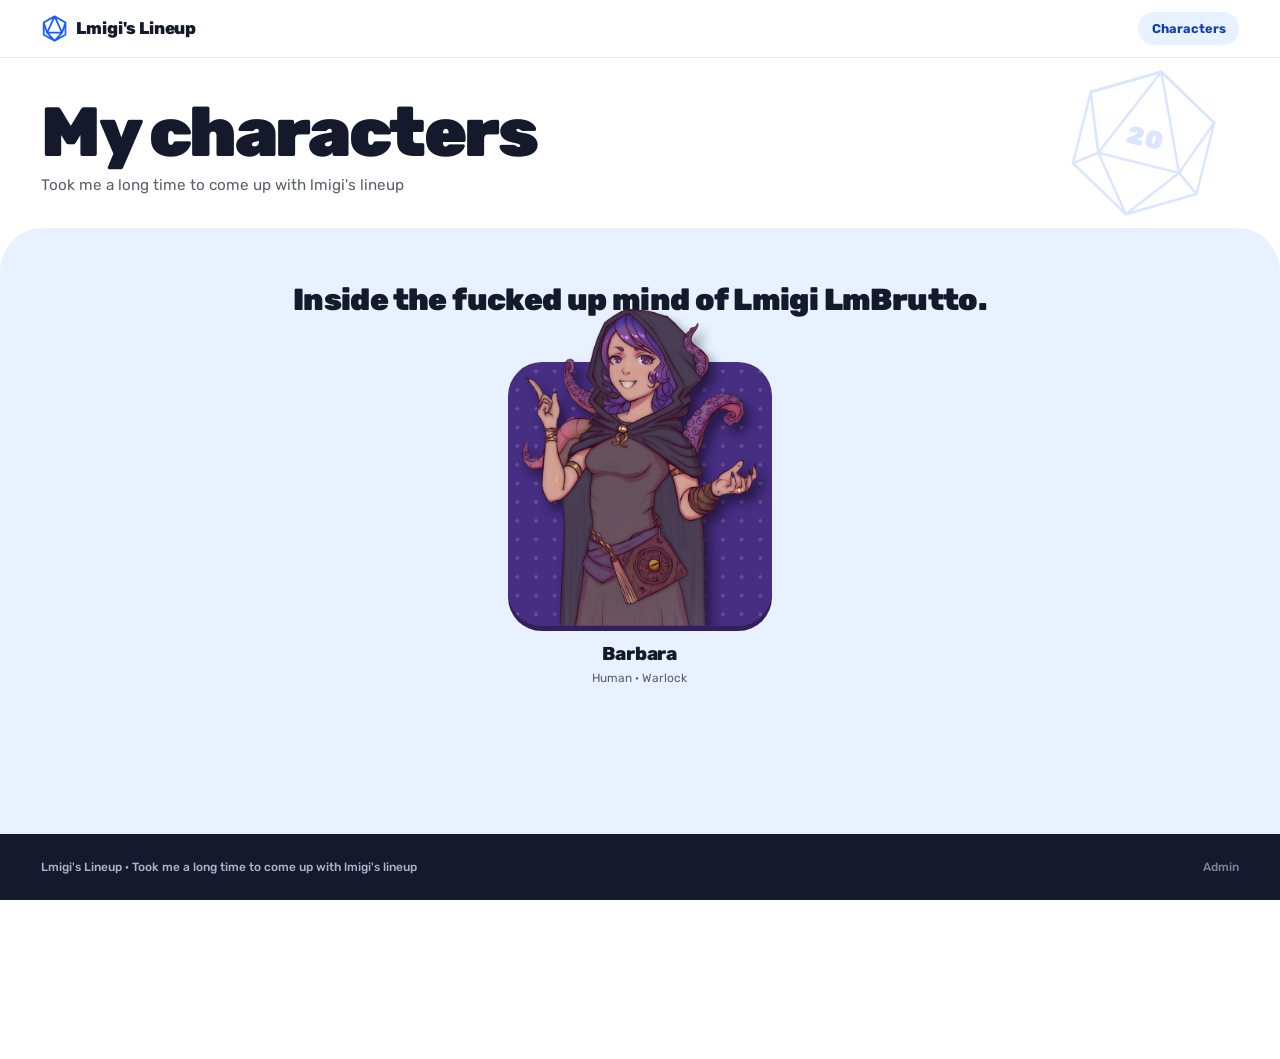
==== commit 1886e9a5: "Version CSS/JS links so updates load immediately instead of a cached copy Co-Authored-By: Claude Opu" ====
--- a/index.html
+++ b/index.html
@@ -8,7 +8,7 @@
   <link rel="preconnect" href="https://fonts.googleapis.com">
   <link rel="preconnect" href="https://fonts.gstatic.com" crossorigin>
   <link id="font-link" href="https://fonts.googleapis.com/css2?family=Rubik:ital,wght@0,400;0,500;0,700;0,800;0,900;1,400&display=swap" rel="stylesheet">
-  <link rel="stylesheet" href="css/style.css">
+  <link rel="stylesheet" href="css/style.css?v=202611171034">
 </head>
 <body>
   <header class="topbar">
@@ -74,7 +74,7 @@
     </nav>
   </div>
 
-  <script src="js/shared.js"></script>
-  <script src="js/app.js"></script>
+  <script src="js/shared.js?v=202611171034"></script>
+  <script src="js/app.js?v=202611171034"></script>
 </body>
 </html>
--- a/css/style.css
+++ b/css/style.css
@@ -31,7 +31,10 @@
   margin: 0; background: var(--page); color: var(--ink);
   font-family: var(--font); font-size: 17px; line-height: 1.55;
   -webkit-font-smoothing: antialiased;
-}
+  min-height: calc(100vh / var(--zoom, 1)); display: flex; flex-direction: column;
+}
+main { flex: 1; display: flex; flex-direction: column; }
+main > .browse { flex: 1; }
 body.is-locked { overflow: hidden; }
 a { color: inherit; text-decoration: none; }
 img { display: block; max-width: 100%; }
@@ -139,7 +142,7 @@
 }
 /* ---------- Patterns (on cards and character pages) ----------
    Each element with data-pattern defines --pat / --pat-size using its own --on-c colour. */
-.card[data-pattern], .detail[data-pattern] { --pat: none; --pat-size: auto; --pk: color-mix(in srgb, var(--on-c) 16%, transparent); --pk2: color-mix(in srgb, var(--on-c) 9%, transparent); }
+.card[data-pattern], .detail[data-pattern] { --pk: color-mix(in srgb, var(--on-c) 16%, transparent); --pk2: color-mix(in srgb, var(--on-c) 9%, transparent); }
 [data-pattern="dots"]     { --pat: radial-gradient(var(--pk) 2.2px, transparent 2.6px); --pat-size: 22px 22px; }
 [data-pattern="grid"]     { --pat: linear-gradient(var(--pk2) 2px, transparent 2px), linear-gradient(90deg, var(--pk2) 2px, transparent 2px); --pat-size: 26px 26px; }
 [data-pattern="stripes"]  { --pat: repeating-linear-gradient(-45deg, var(--pk2) 0 10px, transparent 10px 24px); }
@@ -158,22 +161,19 @@
 /* pattern clipped to the card; the character is allowed to burst out of the top */
 .card-box::before {
   content: ""; position: absolute; inset: 0; border-radius: inherit; pointer-events: none;
-  background-image: var(--pat); background-size: var(--pat-size);
-}
-
-/* ---------- Backdrop behind the character on cards ---------- */
-.card-backdrop { position: absolute; inset: 0; border-radius: inherit; pointer-events: none; opacity: var(--bd-strength, .55); transition: opacity .3s, transform .45s var(--spring); }
-.card[data-backdrop="glow"] .card-backdrop { background: radial-gradient(closest-side at 50% 60%, var(--bd-color), color-mix(in srgb, var(--bd-color) 45%, transparent) 55%, transparent); }
-.card[data-backdrop="circle"] .card-backdrop { background: radial-gradient(circle at 50% 54%, var(--bd-color) 0 37%, transparent calc(37% + 1px)); }
-.card[data-backdrop="shadow"] .card-backdrop { background: radial-gradient(closest-side at 50% 60%, rgba(0,0,0,.85), rgba(0,0,0,.35) 55%, transparent); }
-.card[data-backdrop="outline"] .card-figure img, .detail[data-page-backdrop="outline"] .figure-holder img {
-  filter: drop-shadow(var(--bd-px) 0 0 var(--bd-color)) drop-shadow(calc(var(--bd-px) * -1) 0 0 var(--bd-color)) drop-shadow(0 var(--bd-px) 0 var(--bd-color)) drop-shadow(0 calc(var(--bd-px) * -1) 0 var(--bd-color));
-}
-.card:hover .card-backdrop { transform: scale(1.06); opacity: calc(var(--bd-strength, .55) + .15); }
+  background-image: var(--pat, none); background-size: var(--pat-size, auto);
+}
+
+/* ---------- Pop-out effects on the art (drop shadow + glow/outline), built in js/shared.js ---------- */
+.card-figure img { filter: var(--fx, none); transition: filter .45s var(--spring); }
+.card:hover .card-figure img, .card:focus-visible .card-figure img { filter: var(--fx-hover, var(--fx, none)); }
+.card-clip {
+  position: absolute; inset: 0; pointer-events: none;
+  clip-path: inset(-60% 0 0 0 round 0 0 var(--card-radius) var(--card-radius));   /* clipped at sides & bottom, free at the top; doesn't move on hover */
+}
 .card-figure {
-  position: absolute; left: 0; right: 0; bottom: 0; top: -22%;
+  position: absolute; left: 0; right: 0; bottom: -14%; top: -20%;
   display: flex; justify-content: center; align-items: flex-end;
-  clip-path: inset(-60% 0 0 0 round 0 0 var(--card-radius) var(--card-radius));   /* clipped at sides & bottom, free at the top */
   transform-origin: 50% 100%;
   transition: transform .45s var(--spring);
 }
@@ -196,7 +196,7 @@
 
 /* stand-in until artwork is added */
 .ph {
-  position: absolute; inset: 22% 0 0; display: flex; flex-direction: column; align-items: center; justify-content: center;
+  position: absolute; inset: 20% 0 12%; display: flex; flex-direction: column; align-items: center; justify-content: center;
   color: var(--on-c); font-family: var(--font-head); font-weight: 900; letter-spacing: -.04em; line-height: 1;
   font-size: clamp(64px, 7vw, 96px);
 }
@@ -217,7 +217,7 @@
 .detail-bg {
   position: absolute; inset: 0; overflow: hidden;
   background-color: var(--c);
-  background-image: var(--pat); background-size: var(--pat-size);
+  background-image: var(--pat, none); background-size: var(--pat-size, auto);
   transition: background-color .5s ease;
 }
 .detail-scene { position: absolute; inset: 0; background-size: cover; background-position: center; opacity: 0; transition: opacity .6s; }
@@ -230,11 +230,11 @@
   pointer-events: none; user-select: none;
 }
 
-.detail-scroll { position: absolute; inset: 0; overflow-y: auto; overscroll-behavior: contain; }
+.detail-scroll { position: absolute; inset: 0; overflow-x: hidden; overflow-y: auto; overscroll-behavior: contain; }
 .detail-grid {
   display: grid; grid-template-columns: minmax(0, 1fr) minmax(0, 1fr);
   min-height: 100%; max-width: 1440px; margin: 0 auto;
-  padding: 0 clamp(16px, 7vw, 120px);
+  padding: 0 clamp(16px, 7vw, 120px); column-gap: clamp(20px, 3vw, 48px);
 }
 .detail-text { position: relative; z-index: 2; padding: clamp(84px, 9vw, 120px) 0 150px; max-width: 600px; }
 .detail-figure { position: relative; }
@@ -243,12 +243,9 @@
   display: flex; align-items: flex-end; justify-content: center;
   padding-top: 60px; pointer-events: none;
 }
-.figure-holder::before { content: ""; position: absolute; left: 0; right: 0; bottom: 0; top: 8%; pointer-events: none; opacity: var(--bd-strength, .55); }
-.detail[data-page-backdrop="glow"] .figure-holder::before { background: radial-gradient(closest-side at 50% 55%, var(--bd-color), color-mix(in srgb, var(--bd-color) 40%, transparent) 55%, transparent); }
-.detail[data-page-backdrop="circle"] .figure-holder::before { background: radial-gradient(circle at 50% 50%, var(--bd-color) 0 min(34vh, 24vw), transparent calc(min(34vh, 24vw) + 1px)); }
-.detail[data-page-backdrop="shadow"] .figure-holder::before { background: radial-gradient(closest-side at 50% 55%, rgba(0,0,0,.8), rgba(0,0,0,.3) 55%, transparent); }
-.figure-holder > * { position: relative; }
-.figure-holder img { max-height: 100%; width: auto; max-width: 112%; object-fit: contain; object-position: bottom; filter: drop-shadow(0 18px 30px rgba(0,0,0,.25)); transform-origin: 50% 100%; }
+.art-pos { position: relative; display: flex; align-items: flex-end; justify-content: center; height: 100%; max-width: 100%; }
+.art-pos > * { transform-origin: 50% 100%; }
+.figure-holder img { max-height: 100%; width: auto; max-width: 100%; object-fit: contain; object-position: bottom; filter: var(--fx-page, drop-shadow(0 18px 30px rgba(0,0,0,.25))); }
 .figure-holder .ph { position: static; inset: auto; height: 100%; font-size: clamp(160px, 20vw, 300px); padding-bottom: 12vh; }
 .figure-holder .ph small { font-size: 14px; }
 
@@ -349,6 +346,18 @@
   .detail.is-locked .d-body.pos-beside { display: flex; flex-direction: row; align-items: stretch; }
   .detail.is-locked .d-body.pos-beside > * { flex: 1 1 0; min-width: 0; }
   .detail.is-locked .d-body.pos-beside .panel { max-height: none; overflow-y: auto; align-self: flex-start; max-height: 100%; }
+  /* name locked, details box scrolls along with the story */
+  .detail.is-locked.details-scroll .d-body {
+    display: block; overflow-y: auto; overscroll-behavior: contain; padding: 14px 16px 32px 0; margin-top: 10px;
+    -webkit-mask-image: linear-gradient(transparent, #000 16px, #000 calc(100% - 32px), transparent);
+            mask-image: linear-gradient(transparent, #000 16px, #000 calc(100% - 32px), transparent);
+    scrollbar-width: thin; scrollbar-color: color-mix(in srgb, var(--on-c) 40%, transparent) transparent;
+  }
+  .detail.is-locked.details-scroll .d-body > * + * { margin-top: 28px; }
+  .detail.is-locked.details-scroll .d-body .panel { max-height: none; overflow: visible; }
+  .detail.is-locked.details-scroll .d-desc { overflow: visible; -webkit-mask-image: none; mask-image: none; padding: 0; margin: 0; min-height: 0; }
+  .detail.is-locked.details-scroll .d-body.pos-beside { display: grid; grid-template-columns: minmax(0, 1fr) minmax(0, 1fr); gap: 24px; align-items: start; }
+  .detail.is-locked.details-scroll .d-body.pos-beside > * + * { margin-top: 0; }
   .detail.is-locked .d-name { font-size: clamp(44px, min(7vw, 11vh), 108px); }
 }
 
@@ -356,9 +365,9 @@
 .detail.is-open .detail-bg { animation: bg-in .55s var(--ease) both; }
 .detail.is-open .d-head > *, .detail.is-open .d-body > * { animation: slide-in .6s var(--ease) both; animation-delay: calc(min(var(--d, 0), 8) * 55ms + 120ms); }
 .detail.is-open .detail-word { animation: word-in 1s .2s var(--ease) both; }
-.detail.is-open .figure-holder > * { animation: char-in .9s .55s var(--spring) both; }
+.detail.is-open .art-pos > * { animation: char-in .9s .55s var(--spring) both; }
 .detail.is-open .close-btn, .detail.is-open .detail-nav { animation: fade-in .4s .5s both; }
-.detail.is-swapping .d-head > *, .detail.is-swapping .d-body > *, .detail.is-swapping .figure-holder > *, .detail.is-swapping .detail-word { animation: swap-out .25s ease-in both; }
+.detail.is-swapping .d-head > *, .detail.is-swapping .d-body > *, .detail.is-swapping .art-pos > *, .detail.is-swapping .detail-word { animation: swap-out .25s ease-in both; }
 
 @keyframes pop-up { from { opacity: 0; transform: translateY(24px) scale(.96); } to { opacity: 1; transform: none; } }
 @keyframes bg-in { from { clip-path: circle(0% at var(--ox, 50%) var(--oy, 50%)); } to { clip-path: circle(150% at var(--ox, 50%) var(--oy, 50%)); } }
@@ -371,6 +380,26 @@
 }
 @keyframes fade-in { from { opacity: 0; } to { opacity: 1; } }
 @keyframes swap-out { to { opacity: 0; transform: translateY(14px); } }
+
+/* ---------- Free layout on larger screens: text and art placed by admin settings ----------
+   --tx-left / --tx-width: % of screen width · --tx-top: % of screen height
+   --art-x: centre of the art across the screen · --art-h: art height · --art-bottom: lift (+) or sink (−) */
+@media (min-width: 901px) {
+  .detail-grid, .detail.pos-beside .detail-grid { display: block; position: relative; max-width: none; padding: 0; min-height: 100%; }
+  .detail-text, .detail.pos-beside .detail-text {
+    margin-left: var(--tx-left, 6%); width: var(--tx-width, 38%); max-width: none;
+    padding-top: calc(var(--tx-top, 8) * 1vh / var(--zoom, 1));
+  }
+  .detail.is-locked .detail-text { padding-top: calc(var(--tx-top, 8) * 1vh / var(--zoom, 1)); }
+  .detail-figure { position: fixed; inset: 0; z-index: 1; pointer-events: none; }
+  .figure-holder { display: block; padding: 0; position: absolute; inset: 0; height: auto; }
+  .art-pos {
+    position: absolute; left: var(--art-x, 72%); bottom: var(--art-bottom, 0%); height: var(--art-h, 96%);
+    max-width: none; transform: translateX(-50%);
+  }
+  .art-pos img { height: 100%; max-height: none; max-width: none; }
+  .art-pos .ph { width: 30vw; padding-bottom: 6vh; }
+}
 
 /* ---------- Tablet & phone ---------- */
 @media (max-width: 900px) {
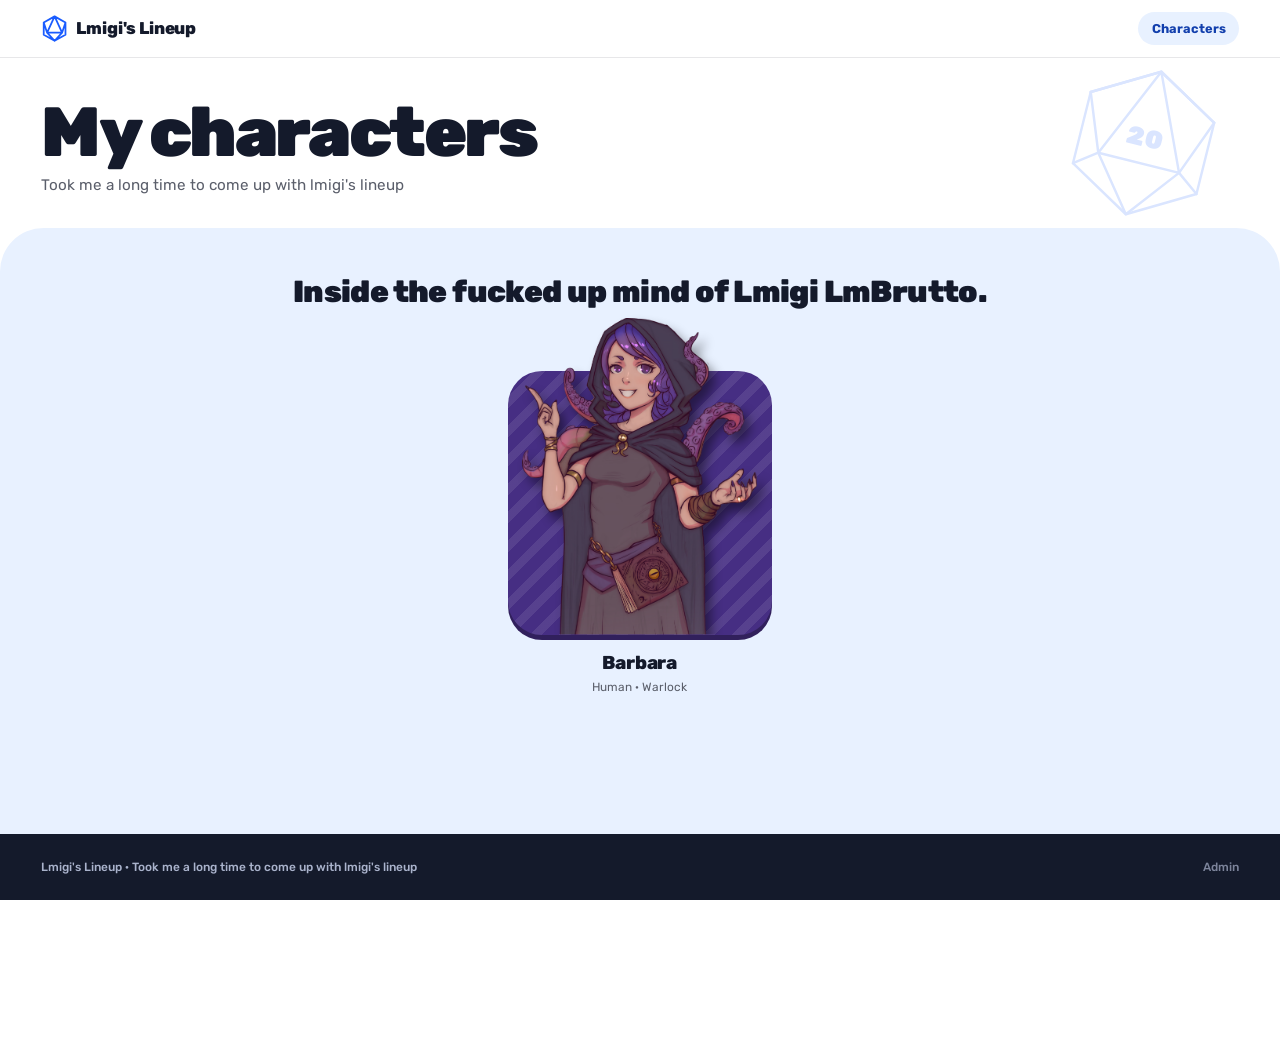
==== commit 7e1a4694: "Home page layout controls: title position, card alignment, per-row, width, spacing Co-Authored-By: C" ====
--- a/index.html
+++ b/index.html
@@ -8,7 +8,7 @@
   <link rel="preconnect" href="https://fonts.googleapis.com">
   <link rel="preconnect" href="https://fonts.gstatic.com" crossorigin>
   <link id="font-link" href="https://fonts.googleapis.com/css2?family=Rubik:ital,wght@0,400;0,500;0,700;0,800;0,900;1,400&display=swap" rel="stylesheet">
-  <link rel="stylesheet" href="css/style.css?v=202611171034">
+  <link rel="stylesheet" href="css/style.css?v=202611171041">
 </head>
 <body>
   <header class="topbar">
@@ -74,7 +74,7 @@
     </nav>
   </div>
 
-  <script src="js/shared.js?v=202611171034"></script>
-  <script src="js/app.js?v=202611171034"></script>
+  <script src="js/shared.js?v=202611171041"></script>
+  <script src="js/app.js?v=202611171041"></script>
 </body>
 </html>
--- a/css/style.css
+++ b/css/style.css
@@ -59,11 +59,12 @@
 .hero {
   position: relative; overflow: hidden;
   padding: clamp(48px, 8vw, 104px) var(--gutter) clamp(56px, 8vw, 110px);
-  display: flex; align-items: center;
+  display: flex; align-items: center; justify-content: var(--hero-justify, flex-start);
   background-image: var(--hero-image); background-size: cover; background-position: center;
 }
 .hero.has-image .hero-art { display: none; }
-.hero-inner { position: relative; z-index: 1; max-width: 640px; }
+.hero-inner { position: relative; z-index: 1; max-width: 640px; text-align: var(--hero-align, left); }
+.hero-inner .hero-intro { margin-left: var(--hero-intro-ml, 0); margin-right: var(--hero-intro-mr, 0); }
 .hero-title {
   margin: 0; font-family: var(--font-head); font-weight: 900; letter-spacing: -.035em; line-height: .9;
   font-size: clamp(64px, 12vw, 148px); color: var(--ink);
@@ -95,8 +96,9 @@
 html[data-hero="compact"] .hero-intro:empty { display: none; }
 html[data-hero="compact"] #browse-btn { display: none; }
 html[data-hero="compact"] .hero-art { width: clamp(130px, 15vw, 210px); right: clamp(16px, 5vw, 80px); }
-html[data-hero="compact"] .browse { padding-top: clamp(36px, 4.5vw, 60px); }
-html[data-hero="compact"] .browse-heading { margin-bottom: clamp(28px, 3.5vw, 44px); font-size: clamp(24px, 2.8vw, 36px); }
+html[data-hero="compact"] .browse { padding-top: var(--browse-pad-top, clamp(36px, 4.5vw, 60px)); }
+.browse { padding-top: var(--browse-pad-top, clamp(48px, 7vw, 88px)) !important; }
+html[data-hero="compact"] .browse-heading { margin-bottom: clamp(44px, 5vw, 72px); font-size: clamp(24px, 2.8vw, 36px); }
 
 /* ---------- Browse ---------- */
 .browse {
@@ -106,16 +108,16 @@
   border-radius: clamp(28px, 4vw, 56px) clamp(28px, 4vw, 56px) 0 0;
   scroll-margin-top: 68px;
 }
-.browse-heading { margin: 0 0 clamp(48px, 6vw, 72px); font-family: var(--font-head); font-weight: 900; font-size: clamp(32px, 4vw, 48px); letter-spacing: -.02em; text-align: center; }
+.browse-heading { max-width: var(--grid-max, 1240px); margin: 0 var(--gm-r, auto) clamp(48px, 6vw, 72px) var(--gm-l, auto); font-family: var(--font-head); font-weight: 900; font-size: clamp(32px, 4vw, 48px); letter-spacing: -.02em; text-align: var(--head-align, center); }
 .cards {
-  list-style: none; margin: 0 auto; padding: 0; max-width: 1240px;
-  display: grid; grid-template-columns: repeat(auto-fit, minmax(min(var(--card-size), 42vw), var(--card-size))); justify-content: center;
-  gap: clamp(56px, 6vw, 80px) clamp(18px, 2.4vw, 32px);
+  list-style: none; margin: 0 var(--gm-r, auto) 0 var(--gm-l, auto); padding: 0; max-width: var(--grid-max, 1240px);
+  display: grid; grid-template-columns: repeat(auto-fit, minmax(min(var(--card-size), 42vw), var(--card-size))); justify-content: var(--grid-justify, center);
+  gap: var(--gap-y, clamp(56px, 6vw, 80px)) var(--gap-x, clamp(18px, 2.4vw, 32px));
 }
 .browse-heading:empty { display: none; }
 
 /* folders */
-.folder-tabs { display: flex; flex-wrap: wrap; justify-content: center; gap: 10px; margin: 0 auto clamp(56px, 6vw, 76px); max-width: 1240px; }
+.folder-tabs { display: flex; flex-wrap: wrap; justify-content: var(--grid-justify, center); gap: 10px; margin: 0 var(--gm-r, auto) clamp(56px, 6vw, 76px) var(--gm-l, auto); max-width: var(--grid-max, 1240px); }
 .folder-tab {
   display: inline-flex; align-items: center; gap: 8px; height: 44px; padding: 0 20px; border: 0; border-radius: 999px; cursor: pointer;
   background: var(--white); color: var(--ink); font-family: var(--font-head); font-weight: 800; font-size: 16px;
@@ -127,7 +129,7 @@
 .folder-tab.on { background: var(--brand); color: #fff; box-shadow: 0 4px 0 var(--brand-dark); }
 .folder-tab.on small { background: rgba(255,255,255,.22); }
 .folder-section + .folder-section { margin-top: clamp(64px, 7vw, 96px); }
-.folder-title { max-width: 1240px; margin: 0 auto clamp(56px, 6vw, 72px); text-align: center; font-family: var(--font-head); font-weight: 900; font-size: clamp(24px, 2.6vw, 34px); letter-spacing: -.015em; }
+.folder-title { max-width: var(--grid-max, 1240px); margin: 0 var(--gm-r, auto) clamp(56px, 6vw, 72px) var(--gm-l, auto); text-align: var(--head-align, center); font-family: var(--font-head); font-weight: 900; font-size: clamp(24px, 2.6vw, 34px); letter-spacing: -.015em; }
 .folder-title small { display: block; font-family: var(--font); font-weight: 600; font-size: 14px; letter-spacing: 0; color: var(--ink-2); margin-top: 2px; }
 .empty-folder { text-align: center; color: var(--ink-2); padding: 40px 0; }
 
@@ -180,6 +182,11 @@
 .card-figure img { height: 100%; width: auto; max-width: none; object-fit: contain; object-position: bottom; }
 .card-name { display: block; margin-top: 22px; font-family: var(--font-head); font-weight: 800; font-size: 22px; line-height: 1.15; letter-spacing: -.01em; transition: color .2s; }
 .card-sub { display: block; margin-top: 4px; font-size: 14px; color: var(--ink-2); }
+html[data-card-sub="off"] .card-sub { display: none; }
+.card { text-align: var(--card-text-align, center); }
+@media (min-width: 601px) {
+  html[data-per-row] .cards { grid-template-columns: repeat(var(--per-row), minmax(0, var(--card-size))); }
+}
 
 .card:hover .card-box, .card:focus-visible .card-box { transform: translateY(-8px); box-shadow: 0 14px 0 color-mix(in srgb, var(--c) 70%, #000); }
 .card:hover .card-figure, .card:focus-visible .card-figure { animation: hop .6s var(--spring) both; }
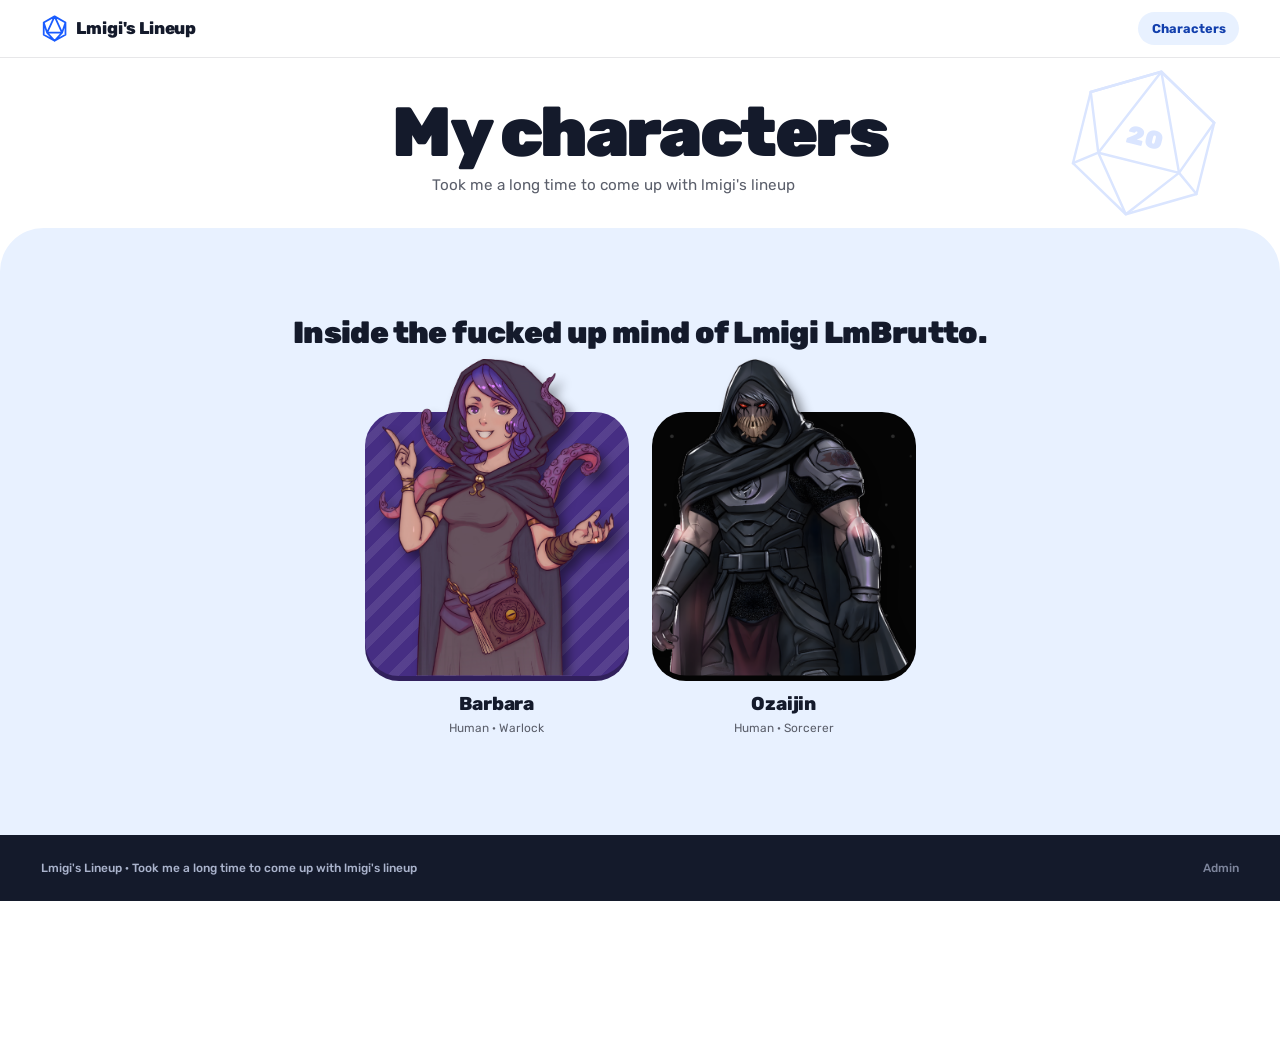
==== commit a9e6b172: "Smooth character-to-character switching; entrance animation options - Fix the white flash when switc" ====
--- a/index.html
+++ b/index.html
@@ -8,7 +8,7 @@
   <link rel="preconnect" href="https://fonts.googleapis.com">
   <link rel="preconnect" href="https://fonts.gstatic.com" crossorigin>
   <link id="font-link" href="https://fonts.googleapis.com/css2?family=Rubik:ital,wght@0,400;0,500;0,700;0,800;0,900;1,400&display=swap" rel="stylesheet">
-  <link rel="stylesheet" href="css/style.css?v=202611171041">
+  <link rel="stylesheet" href="css/style.css?v=202611171514">
 </head>
 <body>
   <header class="topbar">
@@ -74,7 +74,7 @@
     </nav>
   </div>
 
-  <script src="js/shared.js?v=202611171041"></script>
-  <script src="js/app.js?v=202611171041"></script>
+  <script src="js/shared.js?v=202611171514"></script>
+  <script src="js/app.js?v=202611171514"></script>
 </body>
 </html>
--- a/css/style.css
+++ b/css/style.css
@@ -134,6 +134,16 @@
 .empty-folder { text-align: center; color: var(--ink-2); padding: 40px 0; }
 
 .cards > li { animation: pop-up .7s var(--spring) both; animation-delay: calc(var(--i) * 70ms + 150ms); }
+/* how cards appear on the home page — admin: Site & style → Animations */
+html[data-card-enter="fade"]  .cards > li { animation-name: fade-in; animation-duration: .8s; animation-timing-function: ease; }
+html[data-card-enter="drop"]  .cards > li { animation-name: card-drop; animation-duration: .8s; }
+html[data-card-enter="slide"] .cards > li { animation-name: card-slide; animation-duration: .7s; }
+html[data-card-enter="zoom"]  .cards > li { animation-name: card-zoom; animation-duration: .6s; }
+html[data-card-enter="flip"]  .cards > li { animation-name: enter-flip; animation-duration: .8s; animation-timing-function: var(--ease); }
+html[data-card-enter="none"]  .cards > li { animation: none; }
+@keyframes card-drop  { from { opacity: 0; transform: translateY(-60px) rotate(-3deg); } to { opacity: 1; transform: none; } }
+@keyframes card-slide { from { opacity: 0; transform: translateX(-50px); } to { opacity: 1; transform: none; } }
+@keyframes card-zoom  { from { opacity: 0; transform: scale(.5); } to { opacity: 1; transform: none; } }
 
 .card { display: block; text-align: center; outline: none; }
 .card-box {
@@ -370,9 +380,38 @@
 
 /* ---------- Opening & switching animations ---------- */
 .detail.is-open .detail-bg { animation: bg-in .55s var(--ease) both; }
+/* switching character to character: no colour wipe from nothing (that flashed the home page); colours blend instead */
+.detail.is-open.is-switch .detail-bg { animation: none; clip-path: none; }
+.detail.is-open.is-switch .close-btn, .detail.is-open.is-switch .detail-nav { animation: none; }
+.detail-bg { transition: background-color .45s ease; }
+.detail-scene { transition: opacity .45s ease; }
+.detail.is-swapping .detail-scene { opacity: 0 !important; }
 .detail.is-open .d-head > *, .detail.is-open .d-body > * { animation: slide-in .6s var(--ease) both; animation-delay: calc(min(var(--d, 0), 8) * 55ms + 120ms); }
 .detail.is-open .detail-word { animation: word-in 1s .2s var(--ease) both; }
 .detail.is-open .art-pos > * { animation: char-in .9s .55s var(--spring) both; }
+.detail.is-open.is-switch .art-pos > * { animation-delay: .25s; }
+/* character entrances — admin: Site & style → Animations (and per character) */
+.detail.is-open[data-enter="fade"]  .art-pos > * { animation-name: enter-fade; animation-duration: .9s; animation-timing-function: var(--ease); }
+.detail.is-open[data-enter="drop"]  .art-pos > * { animation-name: enter-drop; animation-duration: 1s; animation-timing-function: ease-out; }
+.detail.is-open[data-enter="slide"] .art-pos > * { animation-name: enter-slide; animation-duration: .9s; }
+.detail.is-open[data-enter="rise"]  .art-pos > * { animation-name: enter-rise; animation-duration: 1.1s; animation-timing-function: var(--ease); }
+.detail.is-open[data-enter="zoom"]  .art-pos > * { animation-name: enter-zoom; animation-duration: .8s; }
+.detail.is-open[data-enter="spin"]  .art-pos > * { animation-name: enter-spin; animation-duration: 1s; }
+.detail.is-open[data-enter="flip"]  .art-pos > * { animation-name: enter-flip; animation-duration: .9s; animation-timing-function: var(--ease); }
+.detail.is-open[data-enter="none"]  .art-pos > * { animation: none; }
+@keyframes enter-fade  { from { opacity: 0; transform: scale(1.03); } to { opacity: 1; transform: none; } }
+@keyframes enter-drop  {
+  0% { opacity: 0; transform: translateY(-75%); }
+  45% { opacity: 1; transform: translateY(0) scale(1.04, .94); }
+  62% { transform: translateY(-5%) scale(.98, 1.03); }
+  78% { transform: translateY(0) scale(1.01, .99); }
+  100% { opacity: 1; transform: none; }
+}
+@keyframes enter-slide { 0% { opacity: 0; transform: translateX(45%) rotate(4deg); } 70% { opacity: 1; transform: translateX(-2%) rotate(-.5deg); } 100% { opacity: 1; transform: none; } }
+@keyframes enter-rise  { from { opacity: 0; transform: translateY(30%); } to { opacity: 1; transform: none; } }
+@keyframes enter-zoom  { 0% { opacity: 0; transform: scale(.3); } 65% { opacity: 1; transform: scale(1.06); } 100% { opacity: 1; transform: none; } }
+@keyframes enter-spin  { from { opacity: 0; transform: rotate(-200deg) scale(.25); } to { opacity: 1; transform: none; } }
+@keyframes enter-flip  { from { opacity: 0; transform: perspective(1200px) rotateY(85deg); } to { opacity: 1; transform: none; } }
 .detail.is-open .close-btn, .detail.is-open .detail-nav { animation: fade-in .4s .5s both; }
 .detail.is-swapping .d-head > *, .detail.is-swapping .d-body > *, .detail.is-swapping .art-pos > *, .detail.is-swapping .detail-word { animation: swap-out .25s ease-in both; }
 
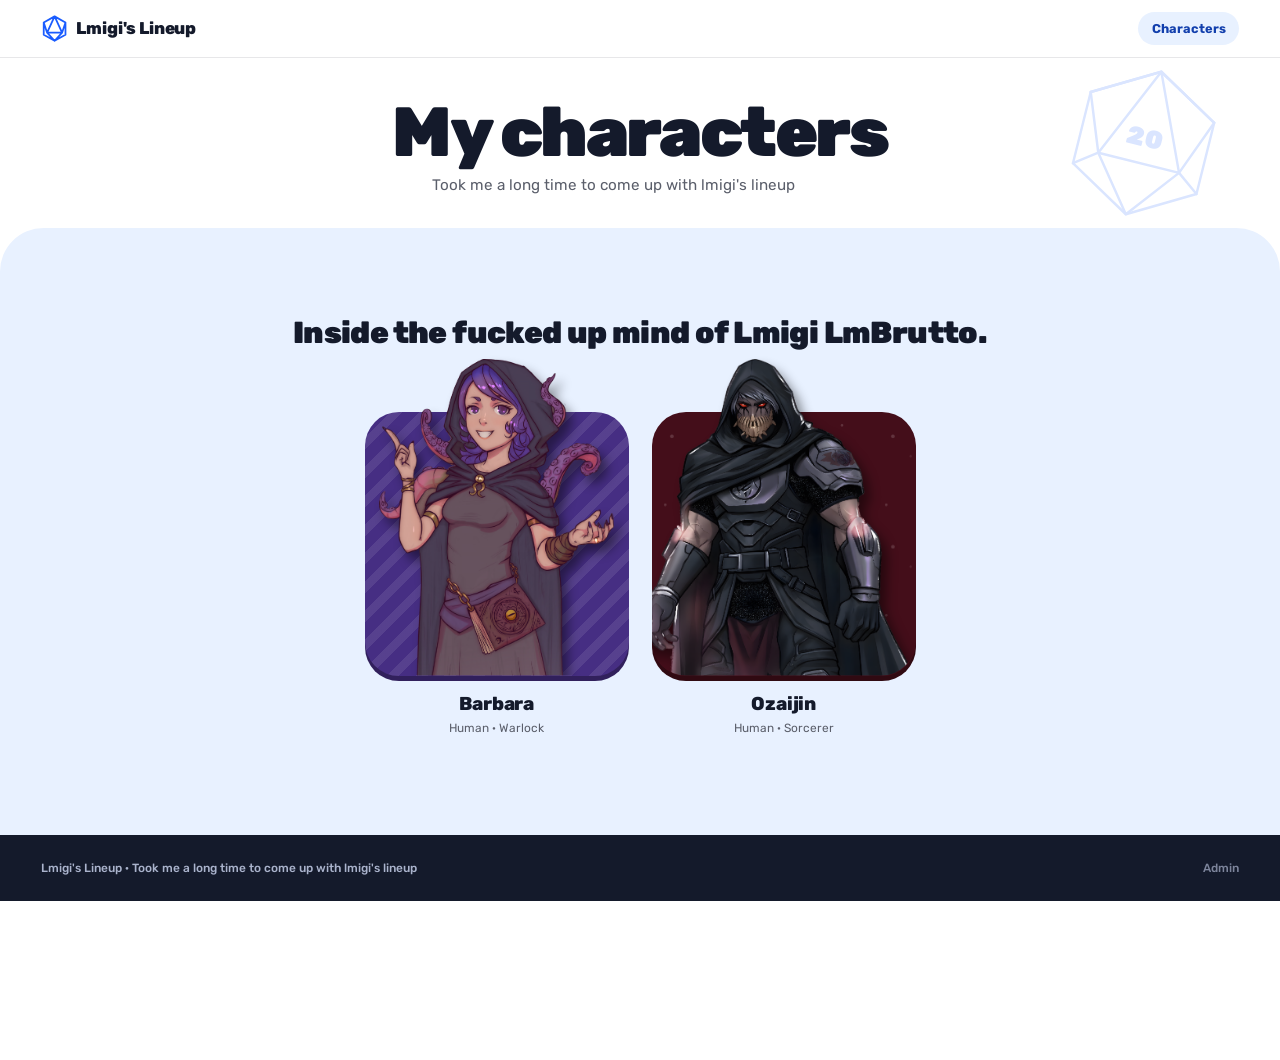
==== commit 5ae2dc9c: "Formatting for story text: headings, bold, italic, underline, lists, quotes - Biography, goals, quir" ====
--- a/index.html
+++ b/index.html
@@ -8,7 +8,7 @@
   <link rel="preconnect" href="https://fonts.googleapis.com">
   <link rel="preconnect" href="https://fonts.gstatic.com" crossorigin>
   <link id="font-link" href="https://fonts.googleapis.com/css2?family=Rubik:ital,wght@0,400;0,500;0,700;0,800;0,900;1,400&display=swap" rel="stylesheet">
-  <link rel="stylesheet" href="css/style.css?v=202611171514">
+  <link rel="stylesheet" href="css/style.css?v=202611171532">
 </head>
 <body>
   <header class="topbar">
@@ -74,7 +74,7 @@
     </nav>
   </div>
 
-  <script src="js/shared.js?v=202611171514"></script>
-  <script src="js/app.js?v=202611171514"></script>
+  <script src="js/shared.js?v=202611171532"></script>
+  <script src="js/app.js?v=202611171532"></script>
 </body>
 </html>
--- a/css/style.css
+++ b/css/style.css
@@ -312,6 +312,15 @@
 .d-quote { margin: 30px 0 0; font-size: clamp(22px, 2.2vw, 28px); font-weight: 700; line-height: 1.25; letter-spacing: -.01em; }
 .d-bio { margin-top: 22px; }
 .d-bio p { margin: 0 0 1em; font-size: 18px; line-height: 1.65; }
+.d-bio h3, .d-bio h4 { font-family: var(--font-head); font-weight: 900; letter-spacing: -.015em; line-height: 1.15; margin: 1.4em 0 .5em; }
+.d-bio h3 { font-size: clamp(24px, 2.2vw, 30px); }
+.d-bio h4 { font-size: clamp(19px, 1.6vw, 22px); opacity: .9; }
+.d-bio > :first-child { margin-top: 0; }
+.d-bio ul { margin: 0 0 1em; padding-left: 1.2em; font-size: 18px; line-height: 1.6; }
+.d-bio li { margin: .25em 0; }
+.d-bio blockquote { margin: 1.2em 0; padding: 4px 0 4px 18px; border-left: 4px solid color-mix(in srgb, var(--on-c) 55%, transparent); font-size: 20px; font-weight: 600; font-style: italic; line-height: 1.45; }
+.d-bio strong, .panel strong { font-weight: 800; }
+.panel p + p { margin-top: .6em; }
 
 .d-body { margin-top: 28px; }
 .d-body > * + * { margin-top: 28px; }
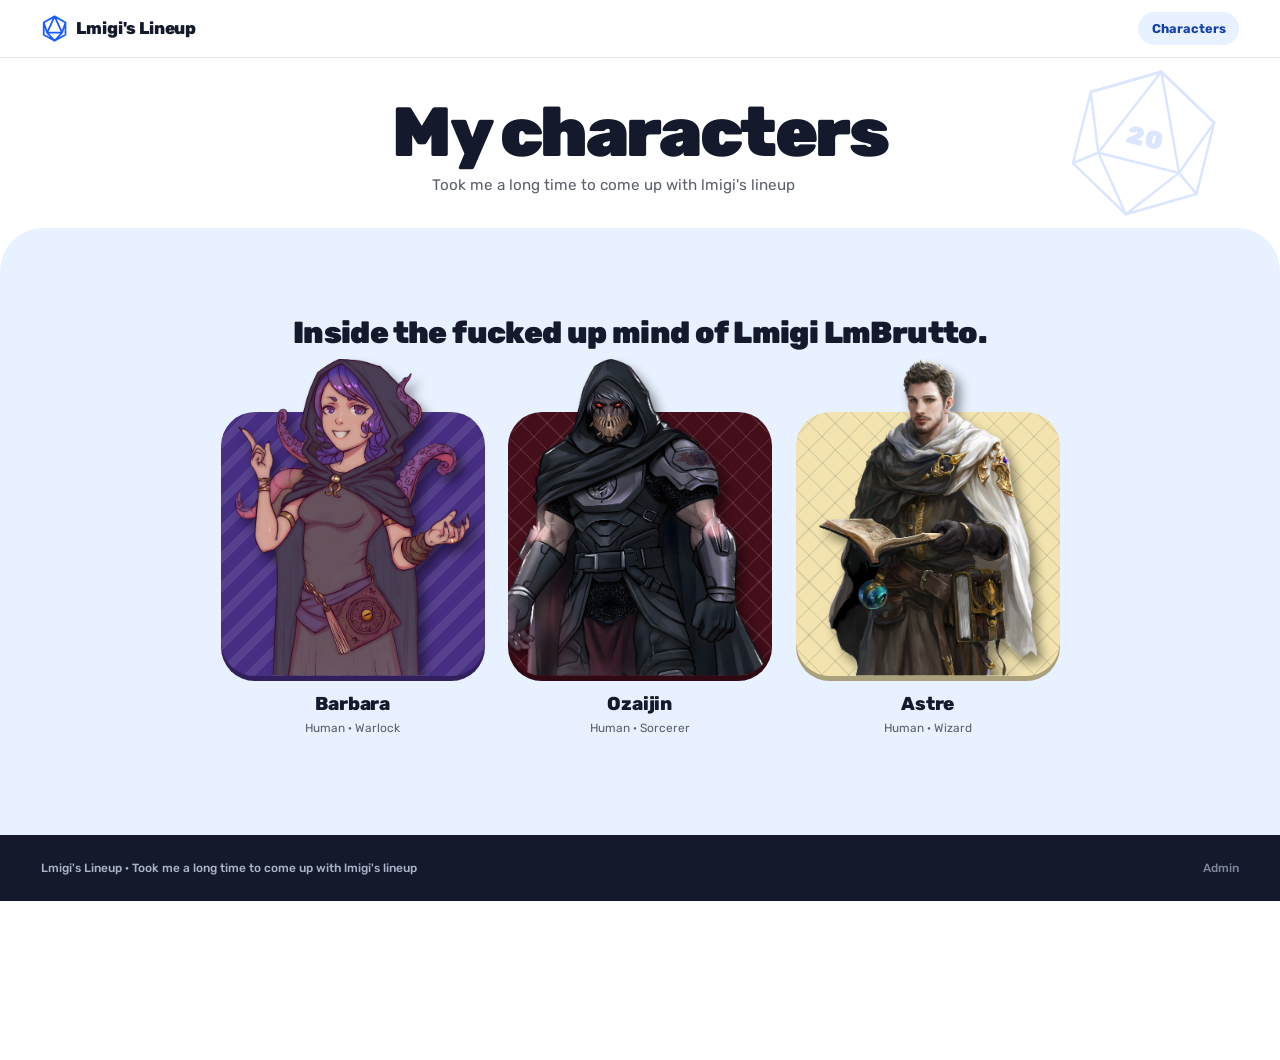
==== commit 4db4f0b8: "Arrange characters: drag-and-drop ordering, folder moves and quick sorts - New 'Arrange characters' " ====
--- a/index.html
+++ b/index.html
@@ -8,7 +8,7 @@
   <link rel="preconnect" href="https://fonts.googleapis.com">
   <link rel="preconnect" href="https://fonts.gstatic.com" crossorigin>
   <link id="font-link" href="https://fonts.googleapis.com/css2?family=Rubik:ital,wght@0,400;0,500;0,700;0,800;0,900;1,400&display=swap" rel="stylesheet">
-  <link rel="stylesheet" href="css/style.css?v=202611171532">
+  <link rel="stylesheet" href="css/style.css?v=202611172204">
 </head>
 <body>
   <header class="topbar">
@@ -74,7 +74,7 @@
     </nav>
   </div>
 
-  <script src="js/shared.js?v=202611171532"></script>
-  <script src="js/app.js?v=202611171532"></script>
+  <script src="js/shared.js?v=202611172204"></script>
+  <script src="js/app.js?v=202611172204"></script>
 </body>
 </html>
